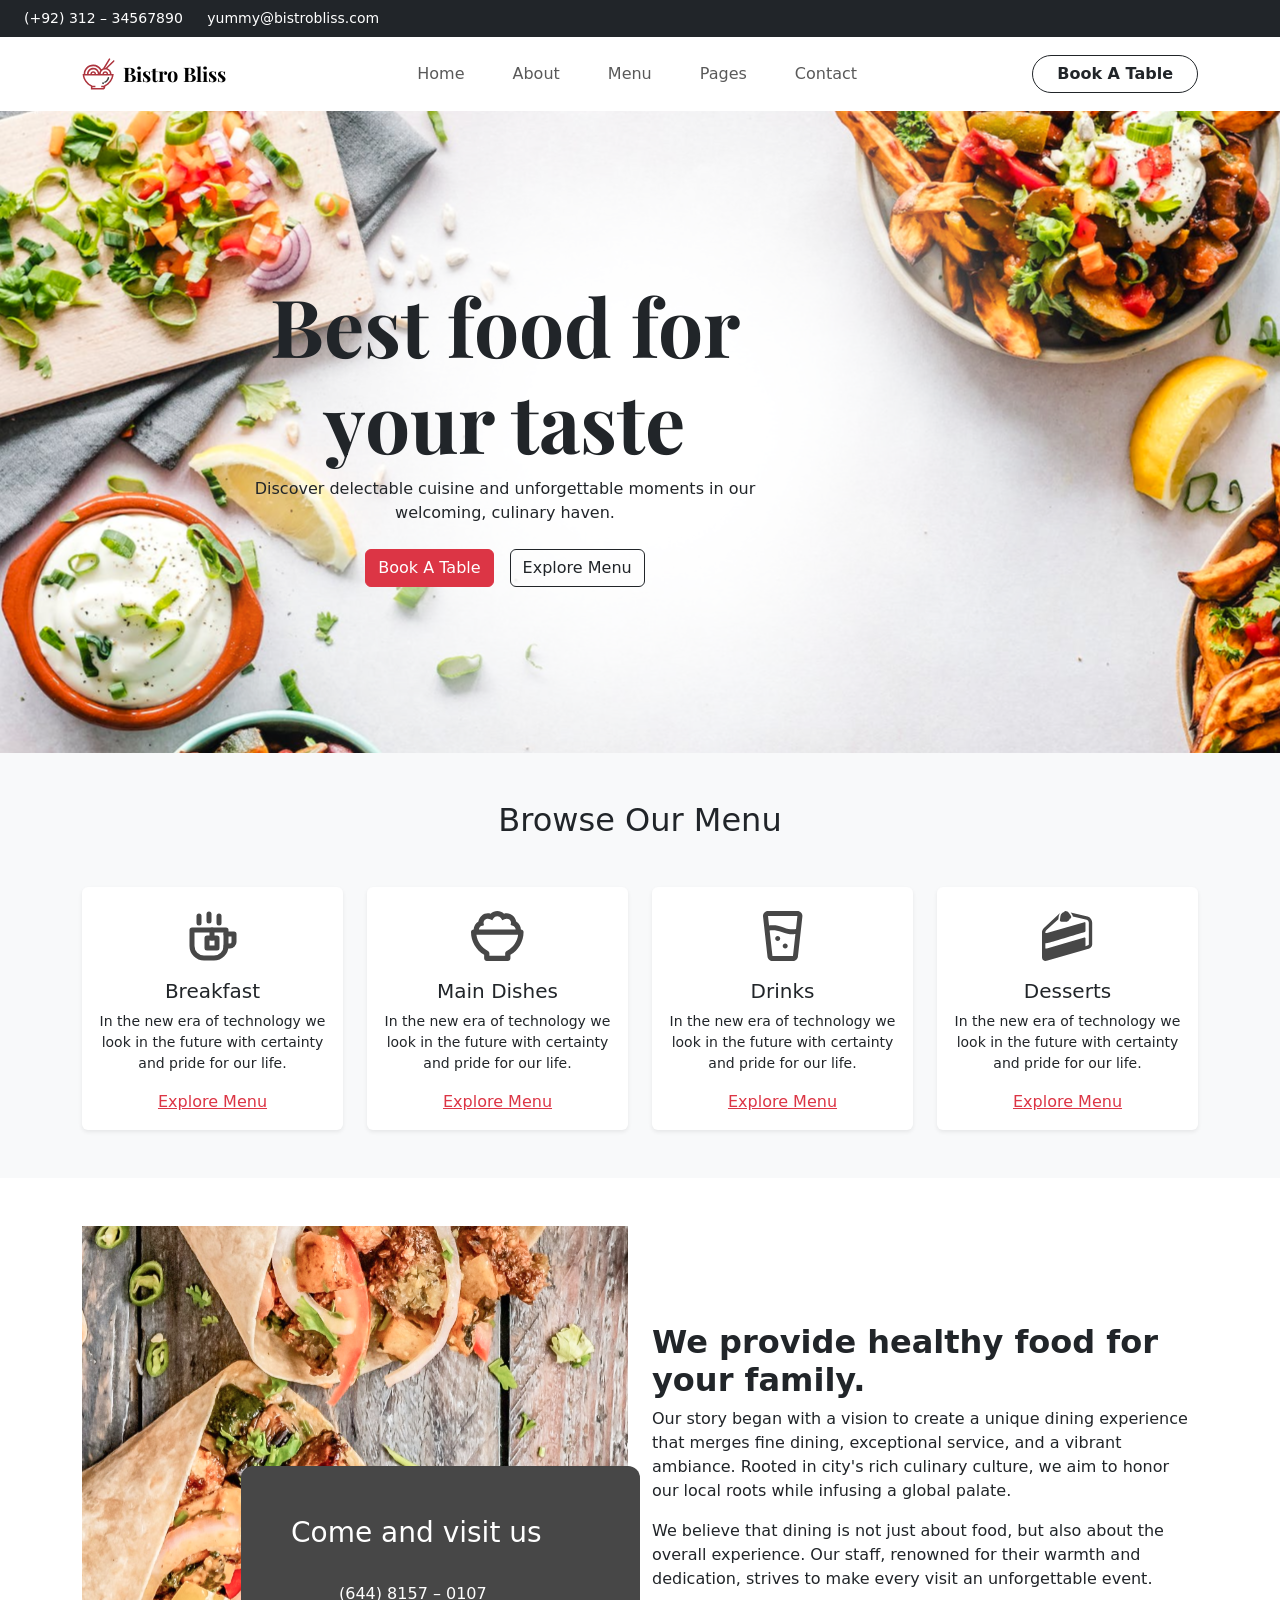
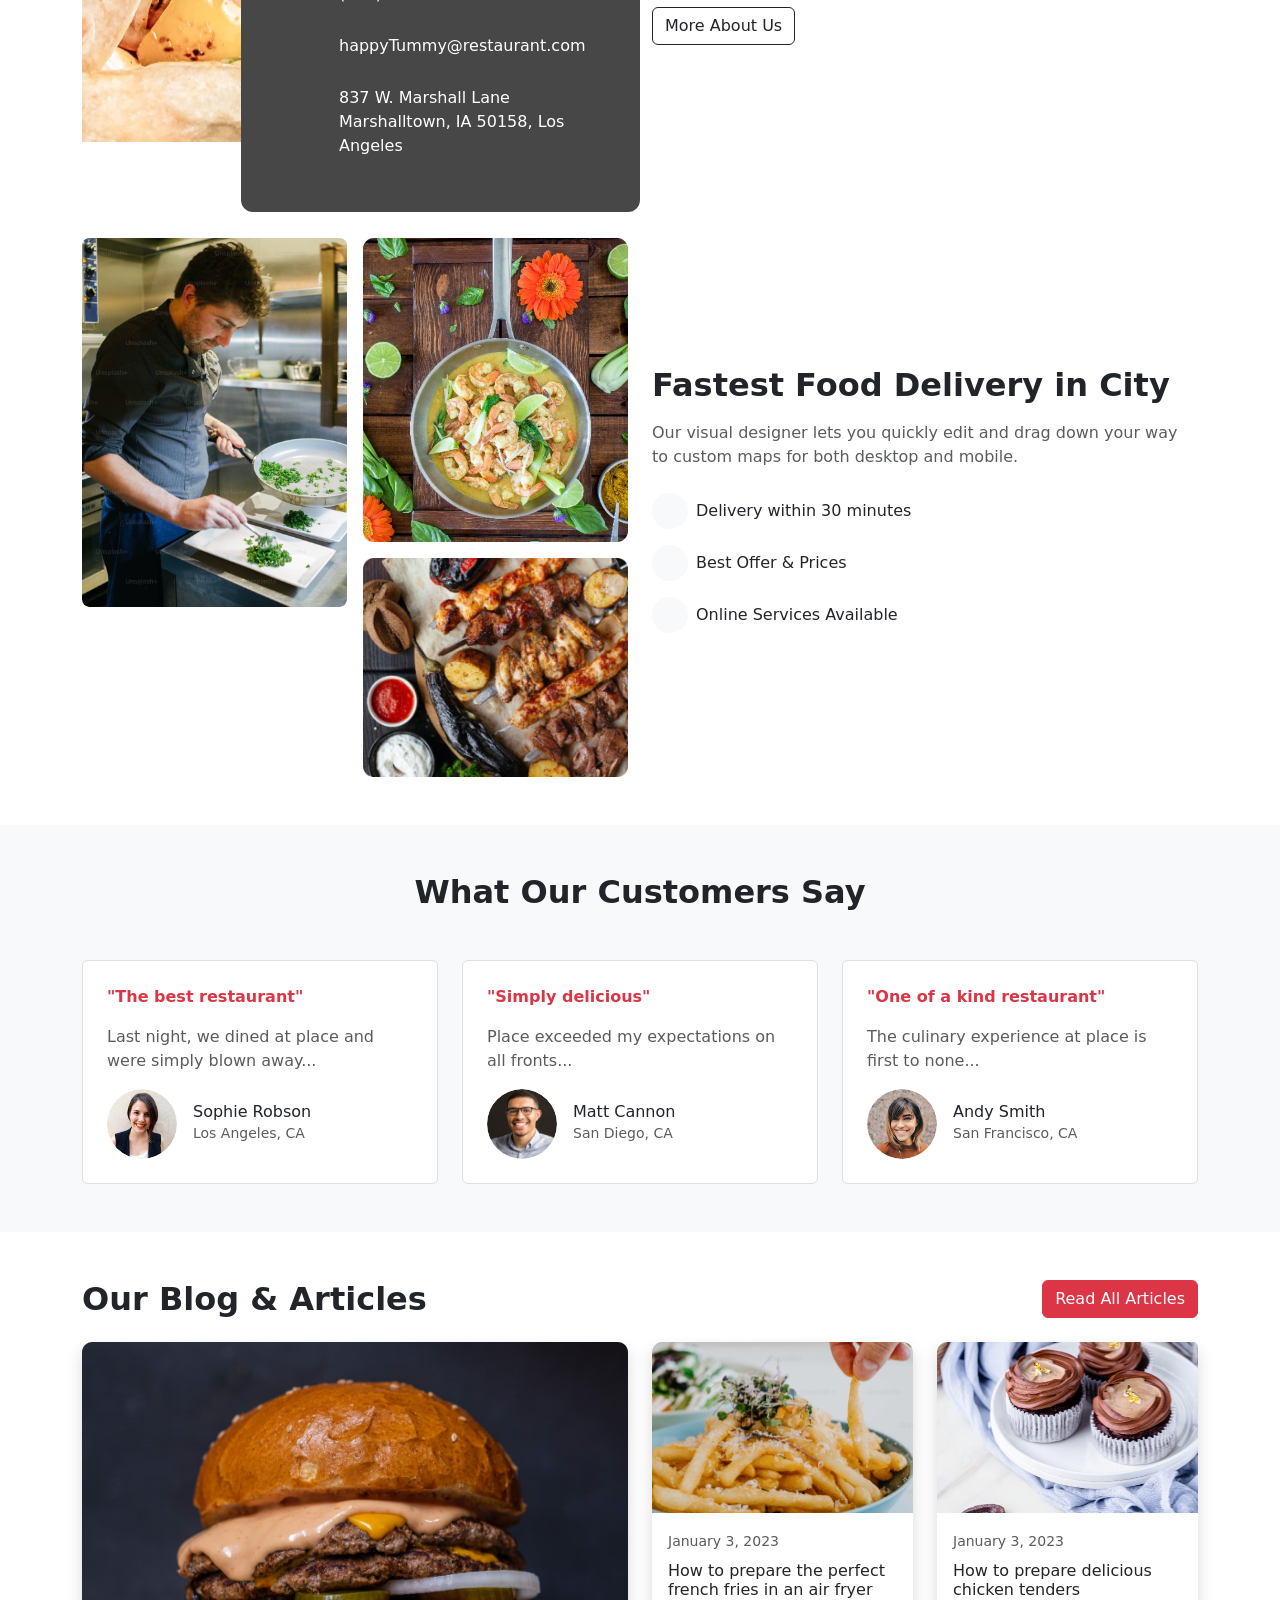
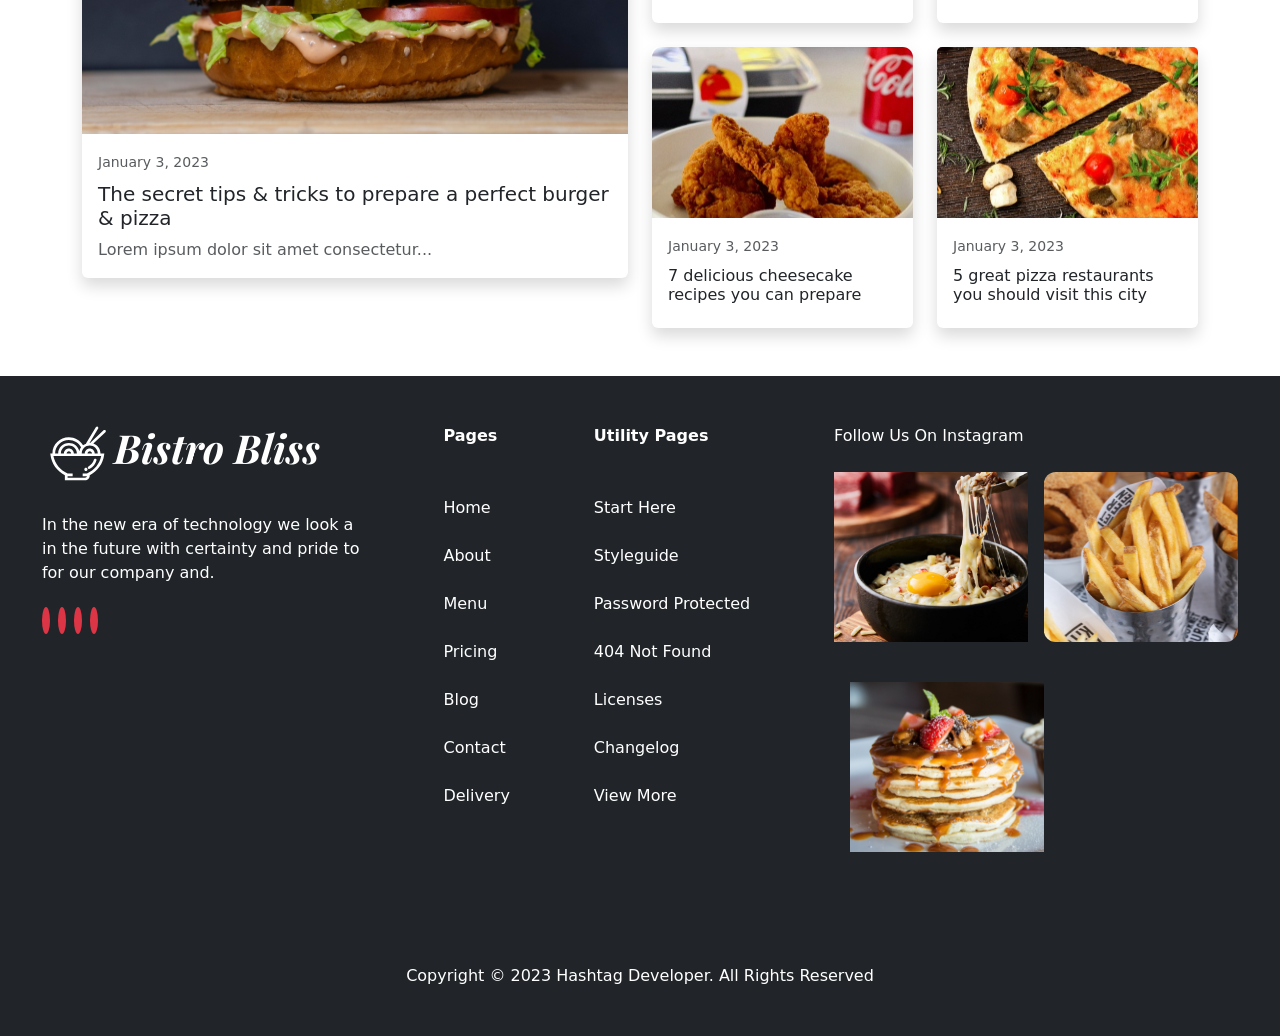
==== index.html @ 82ee558d "Project completed and upload on github.." ====
<!DOCTYPE html>
<html lang="en">
<head>
  <meta charset="UTF-8">
  <meta name="viewport" content="width=device-width, initial-scale=1.0">
  <title>Home Page</title>
  <link href="https://cdn.jsdelivr.net/npm/bootstrap@5.3.3/dist/css/bootstrap.min.css" rel="stylesheet">
  <script src="https://code.iconify.design/iconify-icon/3.0.0/iconify-icon.min.js"></script>
  <link rel="stylesheet" href="./index.css">
</head>
<body>

    <div class="bg-dark text-white py-2 px-4 d-flex flex-column flex-md-row justify-content-between align-items-center small">
        <div class="text-center text-md-start mb-2 mb-md-0">
          <span class="me-3">
            (+92) 312 – 34567890
          </span>
          <span>
            <iconify-icon icon="mdi:email-outline" class="me-1"></iconify-icon>
            yummy@bistrobliss.com
          </span>
        </div>
        <div class="social-icons">
          <a href="#" class="text-white me-2"><iconify-icon icon="mdi:twitter"></iconify-icon></a>
          <a href="#" class="text-white me-2"><iconify-icon icon="mdi:facebook"></iconify-icon></a>
          <a href="#" class="text-white me-2"><iconify-icon icon="mdi:instagram"></iconify-icon></a>
          <a href="#" class="text-white"><iconify-icon icon="mdi:github"></iconify-icon></a>
        </div>
      </div>

 <!-- Navbar -->
 <nav class="navbar navbar-expand-lg bg-white shadow-sm py-3">
  <div class="container d-flex align-items-center justify-content-between">
    <a class="navbar-brand fw-bold ff-Playfair-display d-flex align-items-center" href="./index.html">
      <img src="./assets/images/japanese-food.svg" alt="" class="me-2" style="height: 32px;">
      Bistro Bliss
    </a>
    <!-- Hamburger button -->
    <button class="navbar-toggler" type="button" data-bs-toggle="collapse" data-bs-target="#navbarNav" 
      aria-controls="navbarNav" aria-expanded="false" aria-label="Toggle navigation">
      <span class="navbar-toggler-icon"></span>
    </button>
    <div class="collapse navbar-collapse justify-content-between" id="navbarNav">
      <!--tabs -->
      <ul class="navbar-nav mx-auto gap-3">
        <li class="nav-item"><a class="nav-link px-3 rounded-pill" href="./index.html">Home</a></li>
        <li class="nav-item"><a class="nav-link px-3 rounded-pill" href="./about.html">About</a></li>
        <li class="nav-item"><a class="nav-link px-3 rounded-pill" href="./menu.html">Menu</a></li>
        <li class="nav-item"><a class="nav-link px-3 rounded-pill" href="./blog.html">Pages</a></li>
        <li class="nav-item"><a class="nav-link px-3 rounded-pill" href="./contact.html">Contact</a></li>
      </ul>
      <a href="./book.html" class="btn btn-outline-dark red-hover-btn rounded-pill px-4 fw-semibold mt-2 mt-lg-0">
        Book A Table
      </a>
    </div>
  </div>
</nav>

<!-- Hero Section -->
 <div class="position-relative">
    <div class="position-relative d-flex justify-content-center">
        <img class="img-fluid" src="./assets/images/bg.svg" alt="">
    </div>
<section class="hero-sec container d-flex py-5 position-absolute">
  <div class="row align-items-center justify-content-center">
    <div class="col-12 col-lg-8 text-center">
      <h1 class="fw-bold display-1 ff-Playfair-display">Best food for your taste</h1>
      <p class="mb-4">Discover delectable cuisine and unforgettable moments in our welcoming, culinary haven.</p>
      <div class="d-flex flex-column flex-sm-row justify-content-center gap-2">
        <a href="./book.html" class="btn btn-danger me-sm-2">Book A Table</a>
        <a href="./menu.html" class="btn btn-outline-dark">Explore Menu</a>
      </div>
    </div>
  </div>
</section>
</div>
<!-- Menu Section -->
<section class="bg-light py-5">
  <div class="container text-center">
    <h2 class="mb-5">Browse Our Menu</h2>
    <div class="row g-4">
      <div class="col-12 col-sm-6 col-md-3">
        <div class="card border-0 shadow-sm p-3 h-100">
          <div class="fs-1"><img src="./assets/images/tea 1.svg" alt=""></div>
          <h5 class="mt-3">Breakfast</h5>
          <p class="small">In the new era of technology we look in the future with certainty and pride for our life.</p>
          <a href="./menu.html" class="text-danger">Explore Menu</a>
        </div>
      </div>
      <div class="col-12 col-sm-6 col-md-3">
        <div class="card border-0 shadow-sm p-3 h-100">
          <div class="fs-1"><img src="./assets/images/Vector.svg" alt=""></div>
          <h5 class="mt-3">Main Dishes</h5>
          <p class="small">In the new era of technology we look in the future with certainty and pride for our life.</p>
          <a href="./menu.html" class="text-danger">Explore Menu</a>
        </div>
      </div>
      <div class="col-12 col-sm-6 col-md-3">
        <div class="card border-0 shadow-sm p-3 h-100">
          <div class="fs-1"><img src="./assets/images/Vector-2.svg" alt=""></div>
          <h5 class="mt-3">Drinks</h5>
          <p class="small">In the new era of technology we look in the future with certainty and pride for our life.</p>
          <a href="./menu.html" class="text-danger">Explore Menu</a>
        </div>
      </div>
      <div class="col-12 col-sm-6 col-md-3">
        <div class="card border-0 shadow-sm p-3 h-100">
          <div class="fs-1"><img src="./assets/images/Group.svg" alt=""></div>
          <h5 class="mt-3">Desserts</h5>
          <p class="small">In the new era of technology we look in the future with certainty and pride for our life.</p>
          <a href="./menu.html" class="text-danger">Explore Menu</a>
        </div>
      </div>
    </div>
  </div>
</section>

<!-- About Section -->
<section class="py-5">
  <div class="container">
    <div class="row align-items-center">
      <div class="col-12 col-lg-6 position-relative mb-4 mb-lg-0">
        <img src="./assets/images/image 111.svg" class="img-fluid" alt="">
        <div class="contact-box position-absolute">
            <div class="d-flex gap-4 flex-column">
          <h3>Come and visit us</h3>
          <div class="d-flex gap-4 flex-column">
            <div class="d-flex">
                <span class="px-4"><iconify-icon icon="bx:phone" width="24" height="24"></iconify-icon></span> 
                <p class="mb-1">(644) 8157 – 0107</p>
             </div>
            <div class="d-flex">
                <span  class="px-4"><iconify-icon icon="mdi-light:email" width="24" height="24"></iconify-icon></span>  
                <p class="mb-1"> happyTummy@restaurant.com</p>             
             </div>
            <div class="d-flex">
                <span  class="px-4"><iconify-icon icon="mynaui:location" width="24" height="24"></iconify-icon></span>  
                <p class="mb-1"> 837 W. Marshall Lane Marshalltown, IA 50158, Los Angeles</p>             
             </div>
        </div>         
        </div>
        </div>
      </div>
      <div class="col-12 col-lg-6">
        <h2 class="fw-bold">We provide healthy food for your family.</h2>
        <p>Our story began with a vision to create a unique dining experience that merges fine dining, exceptional service, and a vibrant ambiance. Rooted in city's rich culinary culture, we aim to honor our local roots while infusing a global palate.</p>
        <p>We believe that dining is not just about food, but also about the overall experience. Our staff, renowned for their warmth and dedication, strives to make every visit an unforgettable event.</p>
        <a href="#" class="btn btn-outline-dark">More About Us</a>
      </div>
    </div>
  </div>
</section>

<section class="delivery-section container py-5">
    <div class="row align-items-center">
      <!-- Image Grid -->
      <div class="col-12 col-lg-6 mb-4 mb-lg-0">
        <div class="row g-3">
          <div class="col-6">
            <img src="./assets/images/mid-shot-chef-holding-plate-with-pasta-making-ok-sign 1.svg" class="img-fluid rounded" alt="Chef cooking">
          </div>
          <div class="col-6">
            <img src="./assets/images/sour-curry-with-snakehead-fish-spicy-garden-hot-pot-thai-food 1.svg" class="img-fluid rounded mb-3" alt="Dish">
            <img src="./assets/images/sadj-iron-pot-with-various-salads 1.png" class="img-fluid rounded" alt="Grilled food">
          </div>
        </div>
      </div>
  
      <!-- Text + Icons -->
      <div class="col-12 col-lg-6">
        <h2 class="fw-bold mb-3">Fastest Food Delivery in City</h2>
        <p class="text-muted mb-4">
          Our visual designer lets you quickly edit and drag down your way to custom maps for both desktop and mobile.
        </p>
        <ul class="list-unstyled">
          <li class="mb-3 d-flex align-items-center">
            <span class="icon-circle me-2">
              <iconify-icon icon="mdi:clock-fast"></iconify-icon>
            </span>
            Delivery within 30 minutes
          </li>
          <li class="mb-3 d-flex align-items-center">
            <span class="icon-circle me-2">
              <iconify-icon icon="mdi:tag-multiple-outline"></iconify-icon>
            </span>
            Best Offer & Prices
          </li>
          <li class="d-flex align-items-center">
            <span class="icon-circle me-2">
              <iconify-icon icon="mdi:cloud-outline"></iconify-icon>
            </span>
            Online Services Available
          </li>
        </ul>
      </div>
    </div>
  </section>
  <!--  Customers section -->
<section class="testimonials-section py-5 bg-light">
    <div class="container">
      <h2 class="text-center mb-5 fw-bold">What Our Customers Say</h2>
      <div class="row g-4">
        <div class="col-12 col-md-6 col-lg-4">
          <div class="p-4 border rounded bg-white h-100">
            <p class="fw-bold text-danger">"The best restaurant"</p>
            <p class="text-muted">Last night, we dined at place and were simply blown away...</p>
            <div class="d-flex align-items-center mt-3">
              <img src="./assets/images/Ellipse 19.svg" class="rounded-circle me-3" alt="">
              <div>
                <h6 class="mb-0">Sophie Robson</h6>
                <small class="text-muted">Los Angeles, CA</small>
              </div>
            </div>
          </div>
        </div>
  
        <div class="col-12 col-md-6 col-lg-4">
          <div class="p-4 border rounded bg-white h-100">
            <p class="fw-bold text-danger">"Simply delicious"</p>
            <p class="text-muted">Place exceeded my expectations on all fronts...</p>
            <div class="d-flex align-items-center mt-3">
              <img src="./assets/images/Image.svg" class="rounded-circle me-3" alt="">
              <div>
                <h6 class="mb-0">Matt Cannon</h6>
                <small class="text-muted">San Diego, CA</small>
              </div>
            </div>
          </div>
        </div>
  
        <div class="col-12 col-md-6 col-lg-4">
          <div class="p-4 border rounded bg-white h-100">
            <p class="fw-bold text-danger">"One of a kind restaurant"</p>
            <p class="text-muted">The culinary experience at place is first to none...</p>
            <div class="d-flex align-items-center mt-3">
              <img src="./assets/images/Image-2.svg" class="rounded-circle me-3" alt="">
              <div>
                <h6 class="mb-0">Andy Smith</h6>
                <small class="text-muted">San Francisco, CA</small>
              </div>
            </div>
          </div>
        </div>
      </div>
    </div>
  </section>
  
  <!-- Our Blog & Articles section -->
  <section class="blog-section py-5">
    <div class="container">
      <div class="d-flex flex-column flex-md-row justify-content-between align-items-center mb-4">
        <h2 class="fw-bold mb-3 mb-md-0">Our Blog & Articles</h2>
        <a href="./blog.html" class="btn btn-danger">Read All Articles</a>
      </div>
      <div class="row g-4">
        <!-- Large Blog Card -->
        <div class="col-12 col-lg-6">
          <div class="card border-0 shadow">
            <img src="./assets/images/pexels-andra-918581 1.svg" class="card-img-top" alt="">
            <div class="card-body">
              <small class="text-muted">January 3, 2023</small>
              <h5 class="card-title mt-2">The secret tips & tricks to prepare a perfect burger & pizza</h5>
              <p class="card-text text-muted">Lorem ipsum dolor sit amet consectetur...</p>
            </div>
          </div>
        </div>
  
        <!-- Small Blog Cards -->
        <div class="col-12 col-lg-6">
            <div class="row g-4 align-items-stretch">
              <div class="col-6 col-md-6 d-flex">
              <div class="card border-0 shadow h-100">
                <img src="./assets/images/Mask group.svg" class="card-img-top" alt="">
                <div class="card-body">
                  <small class="text-muted">January 3, 2023</small>
                  <h6 class="mt-2">How to prepare the perfect french fries in an air fryer</h6>
                </div>
              </div>
            </div>
              <div class="col-6 col-md-6 d-flex">
              <div class="card border-0 shadow h-100">
                <img src="./assets/images/pexels-sebastian-coman-photography-3791088 1.svg" class="card-img-top" alt="">
                <div class="card-body">
                  <small class="text-muted">January 3, 2023</small>
                  <h6 class="mt-2">How to prepare delicious chicken tenders</h6>
                </div>
              </div>
            </div>
              <div class="col-6 col-md-6 d-flex">
              <div class="card border-0 shadow h-100">
                <img src="./assets/images/pexels-leonardo-luz-13998974 1.svg" class="card-img-top" alt="">
                <div class="card-body">
                  <small class="text-muted">January 3, 2023</small>
                  <h6 class="mt-2">7 delicious cheesecake recipes you can prepare</h6>
                </div>
              </div>
            </div>
              <div class="col-6 col-md-6 d-flex">
              <div class="card border-0 shadow h-100">
                <img src="./assets/images/pexels-katerina-holmes-5908226 1.svg" class="card-img-top" alt="">
                <div class="card-body">
                  <small class="text-muted">January 3, 2023</small>
                  <h6 class="mt-2">5 great pizza restaurants you should visit this city</h6>
                </div>
              </div>
            </div>
          </div>
        </div>
      </div>
    </div>
  </section>
<!-- footer  -->
    <section class="d-flex flex-column flex-lg-row justify-content-around py-5 bg-dark">
      <div class="d-flex flex-column gap-4 mb-4 mb-lg-0">
        <div class="text-white ff-Playfair-display fw-bold fst-italic h1 text-center text-lg-start"><span><img class="px-2" src="./assets/images/japanese-food-2.svg" alt=""></span>Bistro Bliss</div>
        <div class="text-white text-center text-lg-start">In the new era of technology we look a </br> in the future with certainty and pride to </br> for our company and.</div>
        <div class="text-center text-lg-start">
            <div class="social-icons bg-red">
                          <a href="#" class="text-white me-2 rounded-circle bg-danger p-1" ><iconify-icon icon="mdi:twitter"></iconify-icon></a>
          <a href="#" class="text-white rounded-circle me-2 bg-danger p-1"><iconify-icon icon="mdi:facebook"></iconify-icon></a>
          <a href="#" class="text-white rounded-circle me-2 bg-danger p-1"><iconify-icon icon="mdi:instagram"></iconify-icon></a>
          <a href="#" class="text-white rounded-circle bg-danger p-1"><iconify-icon icon="mdi:github"></iconify-icon></a>
              </div>
        </div>
    </div>
    <!-- pages  -->
    <div class="mb-4 mb-lg-0"> 
        <div class="text-white d-flex flex-column gap-5">
            <div class="fw-bold text-center text-lg-start">Pages</div> 
            <div>
            <ul class="list-unstyled d-flex flex-column gap-4 text-center text-lg-start">
              <li><a class="text-reset text-decoration-none" href="./index.html">Home</a></li>
              <li><a class="text-reset text-decoration-none" href="./about.html">About</a></li>
              <li><a class="text-reset text-decoration-none" href="./menu.html">Menu</a></li>
              <li><a class="text-reset text-decoration-none" href="./menu.html">Pricing</a></li>
              <li><a class="text-reset text-decoration-none" href="./blog.html">Blog</a></li>
              <li><a class="text-reset text-decoration-none" href="./contact.html">Contact</a></li>
              <li><a class="text-reset text-decoration-none" href="#">Delivery</a></li>
            </ul>
            </div>
        </div>
    </div>
    <!-- utility pages  -->
    <div class="mb-4 mb-lg-0"> 
        <div class="text-white d-flex flex-column gap-5">
            <div class="fw-bold text-center text-lg-start">Utility Pages</div> 
            <div>
            <ul class="list-unstyled d-flex flex-column gap-4 text-center text-lg-start">
                <li>Start Here</li>
                <li>Styleguide</li>
                <li>Password Protected</li>
                <li>404 Not Found</li>
                <li>Licenses</li>
                <li>Changelog</li>
                <li>View More</li>
            </ul>
            </div>
        </div>
    </div>
    <!-- instagram  -->
    <div class="d-flex gap-4 flex-column">
        <div class="text-white text-center text-lg-start">
            Follow Us On Instagram
        </div>
        <div class="d-flex gap-3 justify-content-center justify-content-lg-start">
            <img src="./assets/images/insta-1.svg" alt="" class="img-fluid">
            <img src="./assets/images/insta-2.svg" alt="" class="img-fluid">
        </div>
        <div class="d-flex gap-3 my-3 justify-content-center justify-content-lg-start">
        <img src="./assets/images/insta-3.svg" alt="" class="img-fluid">
        <img src="./assets/images/insta-4.svg" alt="" class="img-fluid">
    </div>
    </div>
   
  </section>
    <div class="text-white text-center bg-dark">
    <div class="py-5">Copyright © 2023 Hashtag Developer. All Rights Reserved</div>
</div>
<script src="https://cdn.jsdelivr.net/npm/bootstrap@5.3.3/dist/js/bootstrap.bundle.min.js"></script>
</body>
</html>
---- index.css ----
@import url('https://fonts.googleapis.com/css2?family=Krona+One&family=Playfair+Display:ital,wght@0,400..900;1,400..900&family=Raleway:ital,wght@0,100..900;1,100..900&display=swap');

/* Custom font family */
.ff-Playfair-display {
    font-family: 'Playfair Display', Arial;
}

/* Custom hero section positioning*/
.hero-sec{
    top: 50%;
    left: 50%;
    transform: translate(-50%, -50%);
}

/* Custom contact box styling*/
.contact-box {
    background-color: #474747;
    color: white;
    padding: 50px 50px;
    border-radius: 12px;
    bottom: -70px;
    left: 30%;
}

/* Custom icon circle styling*/
.icon-circle {
    display: inline-flex;
    align-items: center;
    justify-content: center;
    background-color: #f8f9fa;
    color: #d9534f;
    border-radius: 50%;
    width: 36px;
    height: 36px;
    font-size: 18px;
}

/* Custom card layouts*/
.info-card{
    height: 174px;
    width: 293px;
    border: 1 #DBDFD0 solid;
    background-color: #FFFFFF;
    padding: 40px;
}

.menu-con{
   height: auto;
   min-height: 428px;
   border: #DBDFD0 1.5px solid;
   border-radius: 12px;
   background-color: #FFFFFF;
   width: 100%;
}

.delivery-card{
  background-color: #FFFFFF;
  width: 220px;
  height: 90px;
  border: 1px #F9F9F7 solid;
  border-radius: 12px;
  margin: 10px;
}

.book-table-container{
  width: 812px;
  height: 504px;
  border: #FFFFFF solid 1px;
  background-color: #FFFFFF;
  border-radius: 16px;
}

.form-book{
  top: -20%;
  left: 20%;
}

/* Custom hover effect*/
.red-hover-btn:hover{
  background-color: #AD343E !important;
  border-color: #AD343E !important;
}

/* Responsive fixes*/
@media (max-width: 991.98px) {
  .hero-sec {
    position: static !important;
    transform: none;
    top: auto;
    left: auto;
    padding-top: 1.5rem !important;
  }
  .contact-box {
    position: static !important;
    left: 0;
    bottom: auto;
    width: 100%;
    margin-top: 1rem;
    padding: 32px;
  }
}
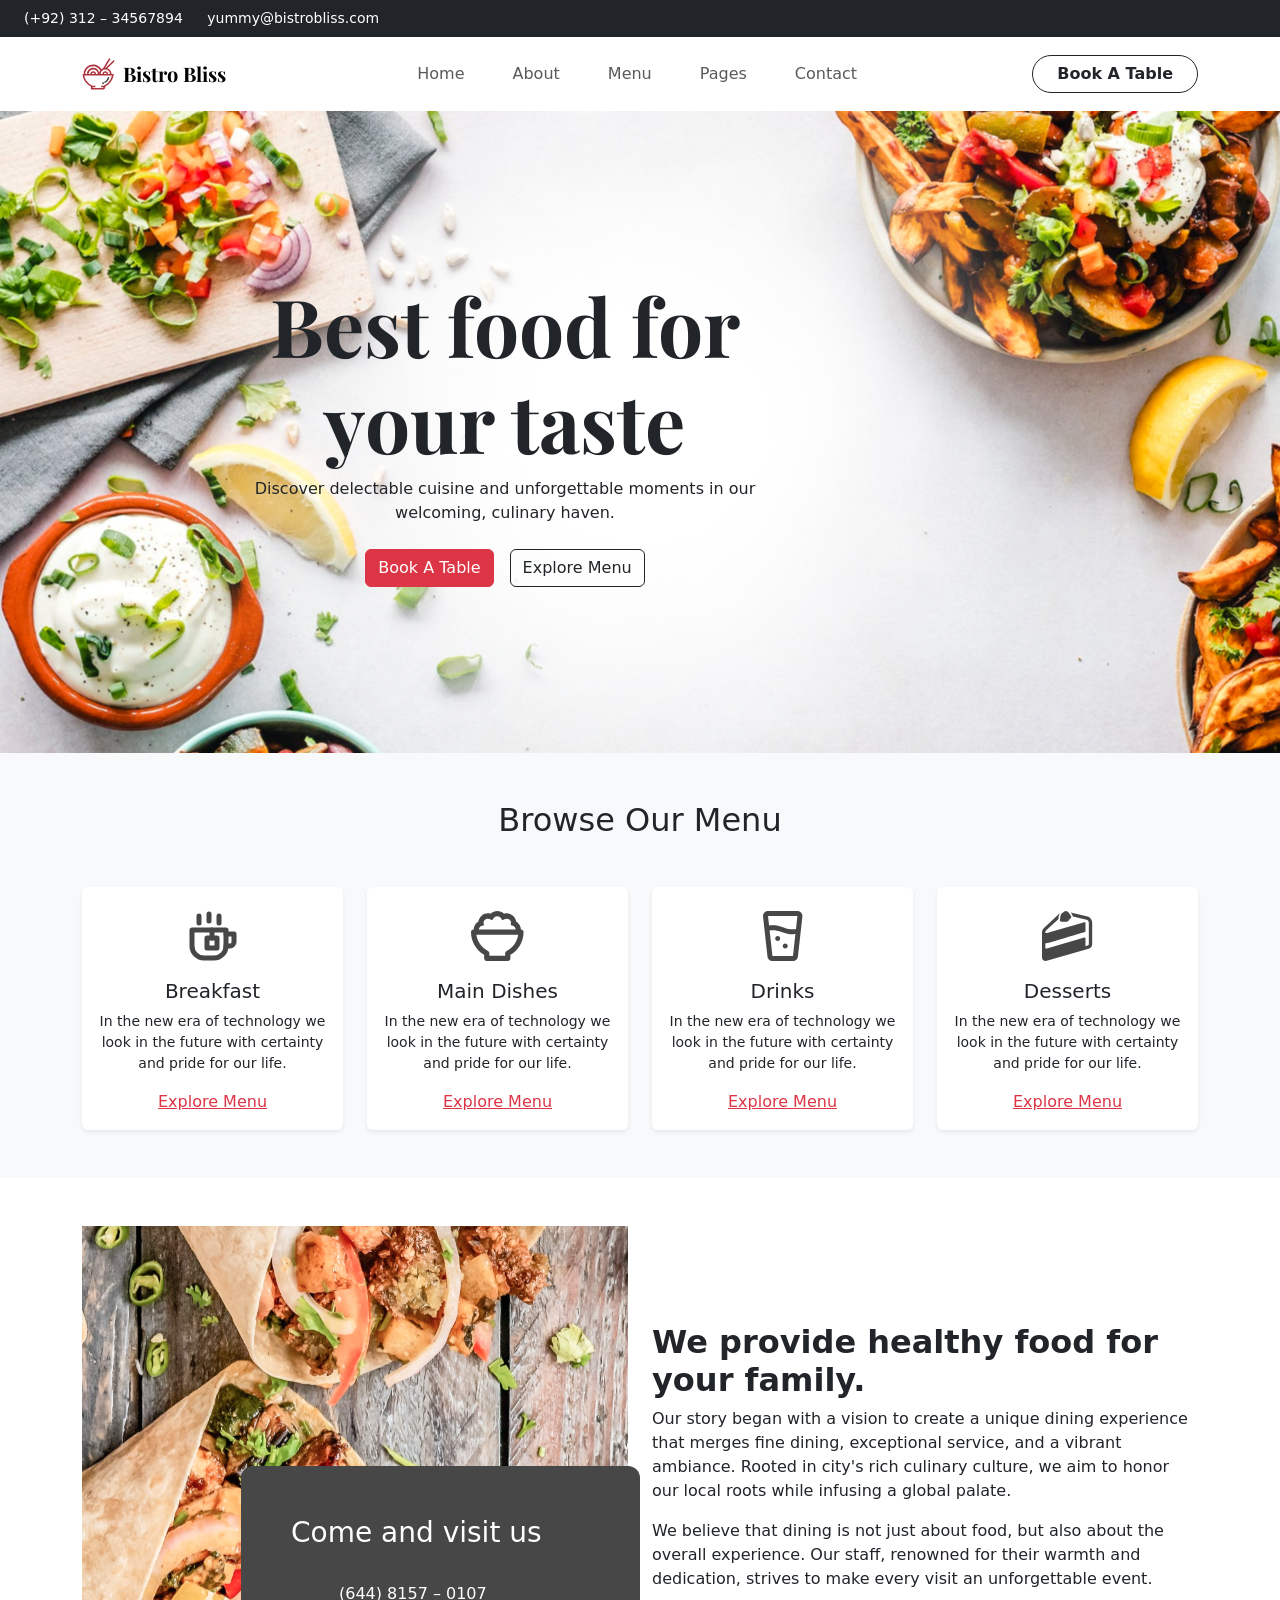
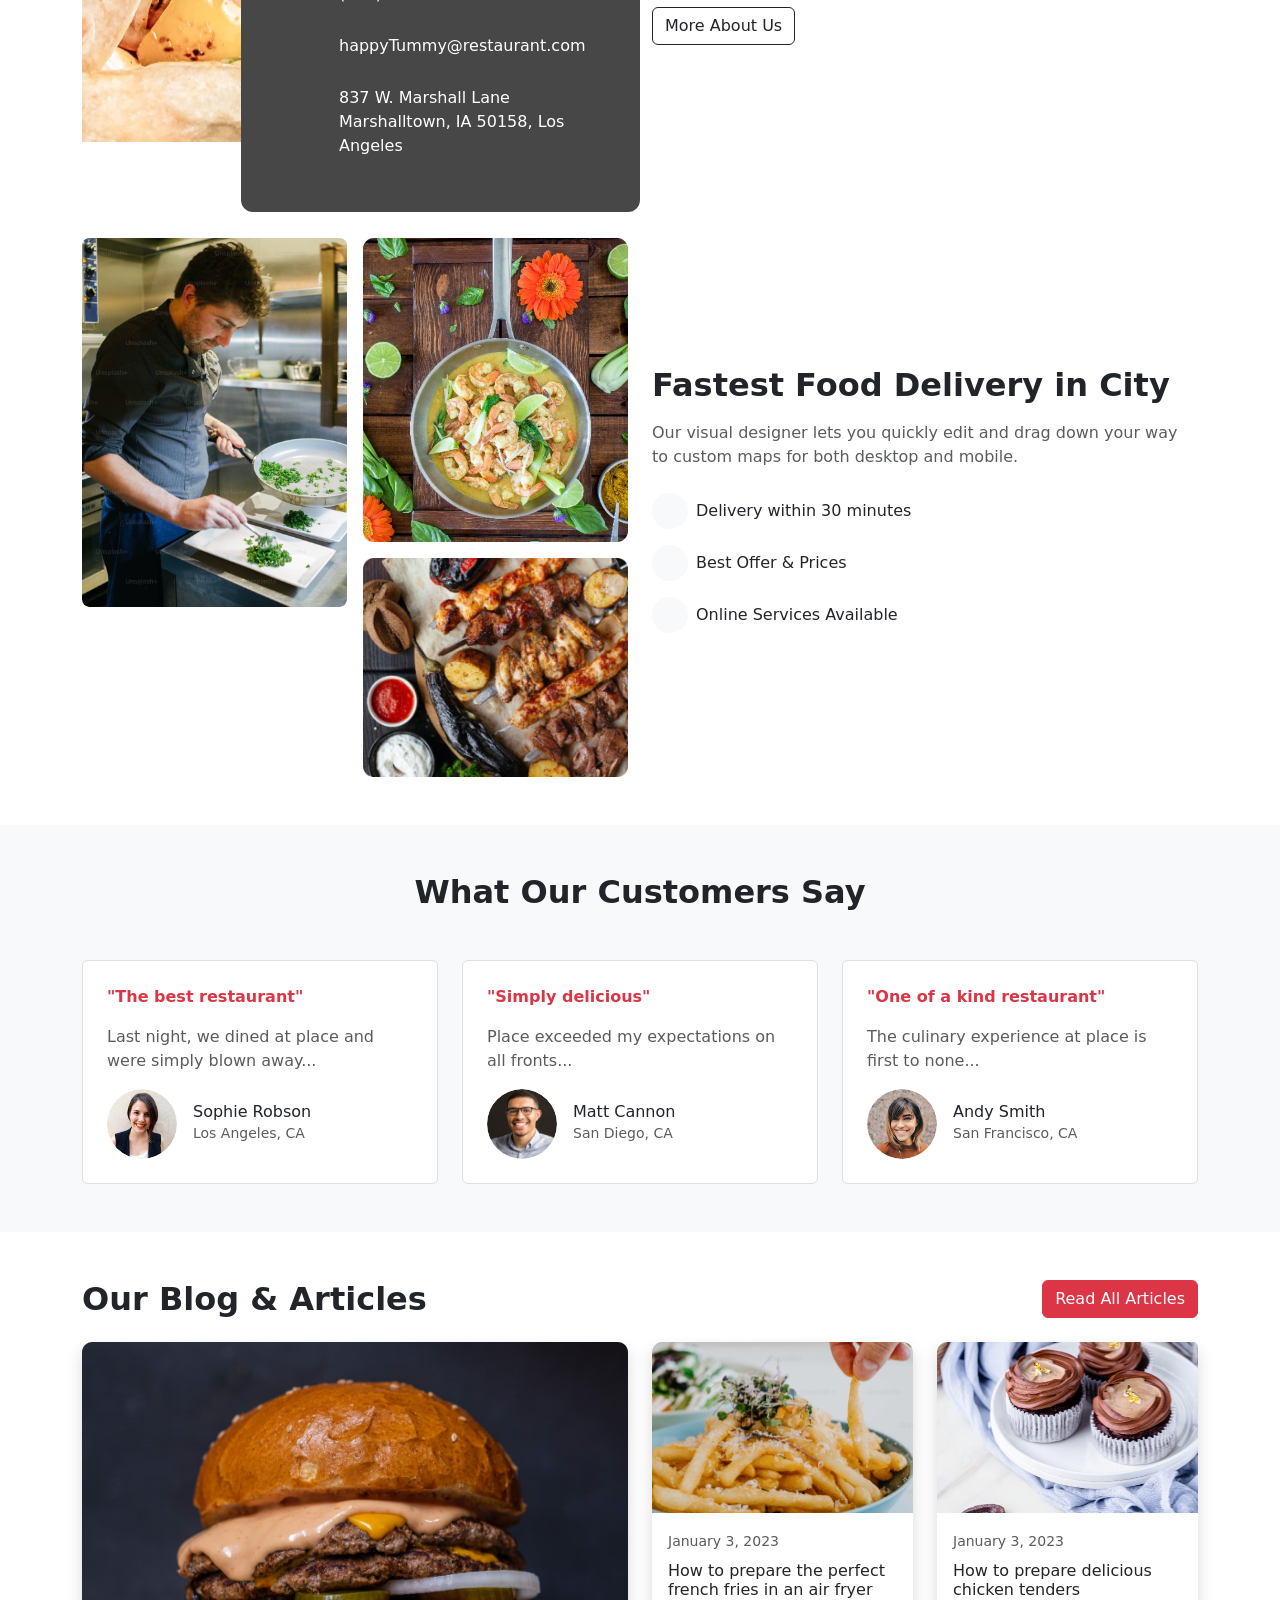
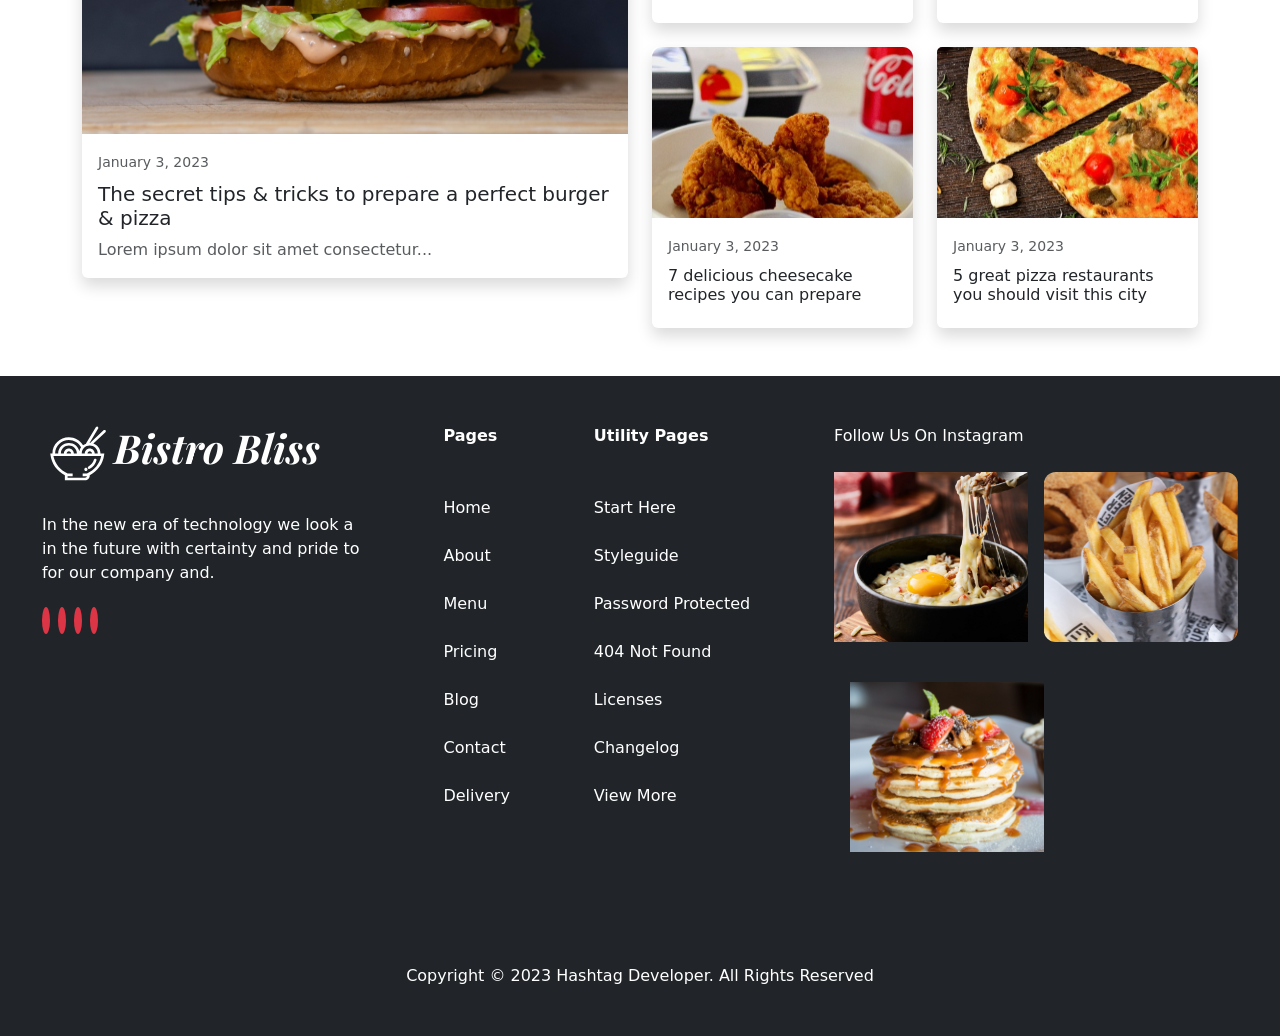
==== commit f996103b: "updated.." ====
--- a/index.html
+++ b/index.html
@@ -13,7 +13,7 @@
     <div class="bg-dark text-white py-2 px-4 d-flex flex-column flex-md-row justify-content-between align-items-center small">
         <div class="text-center text-md-start mb-2 mb-md-0">
           <span class="me-3">
-            (+92) 312 – 34567890
+            (+92) 312 – 34567894
           </span>
           <span>
             <iconify-icon icon="mdi:email-outline" class="me-1"></iconify-icon>
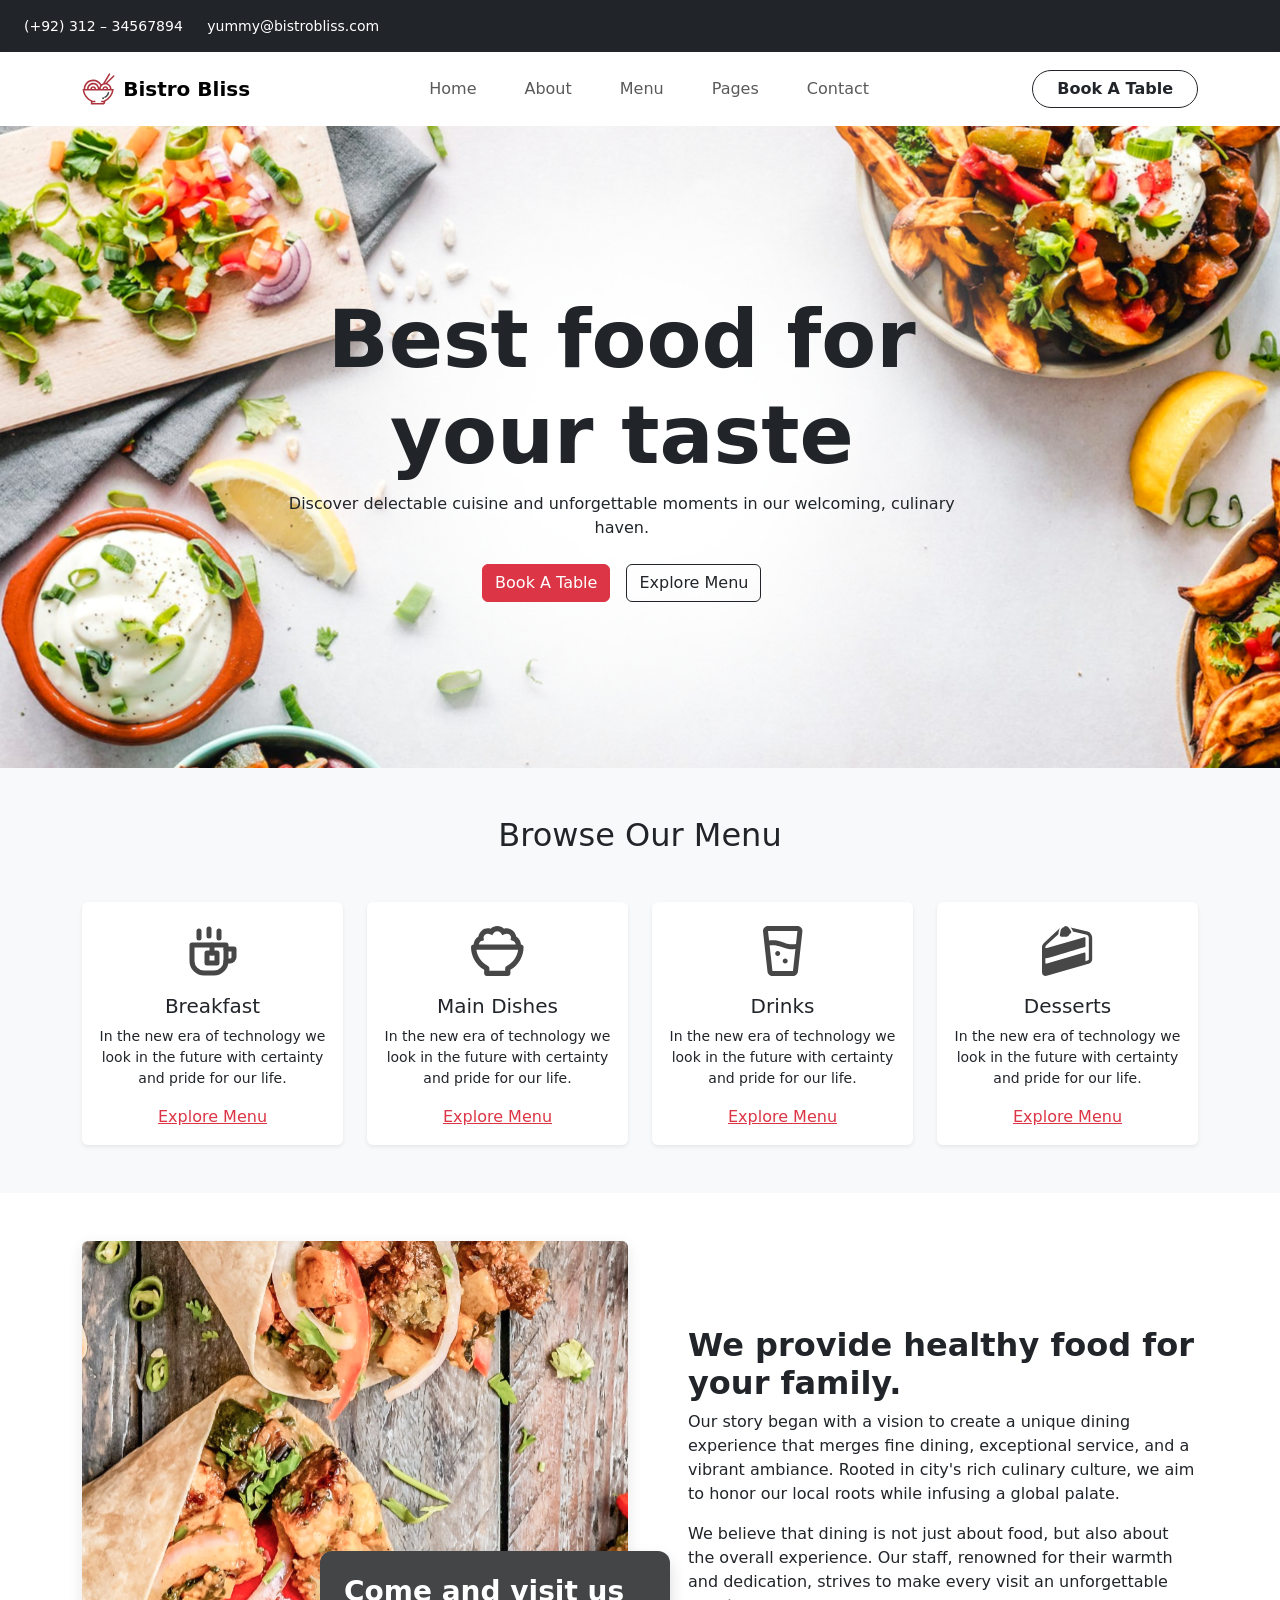
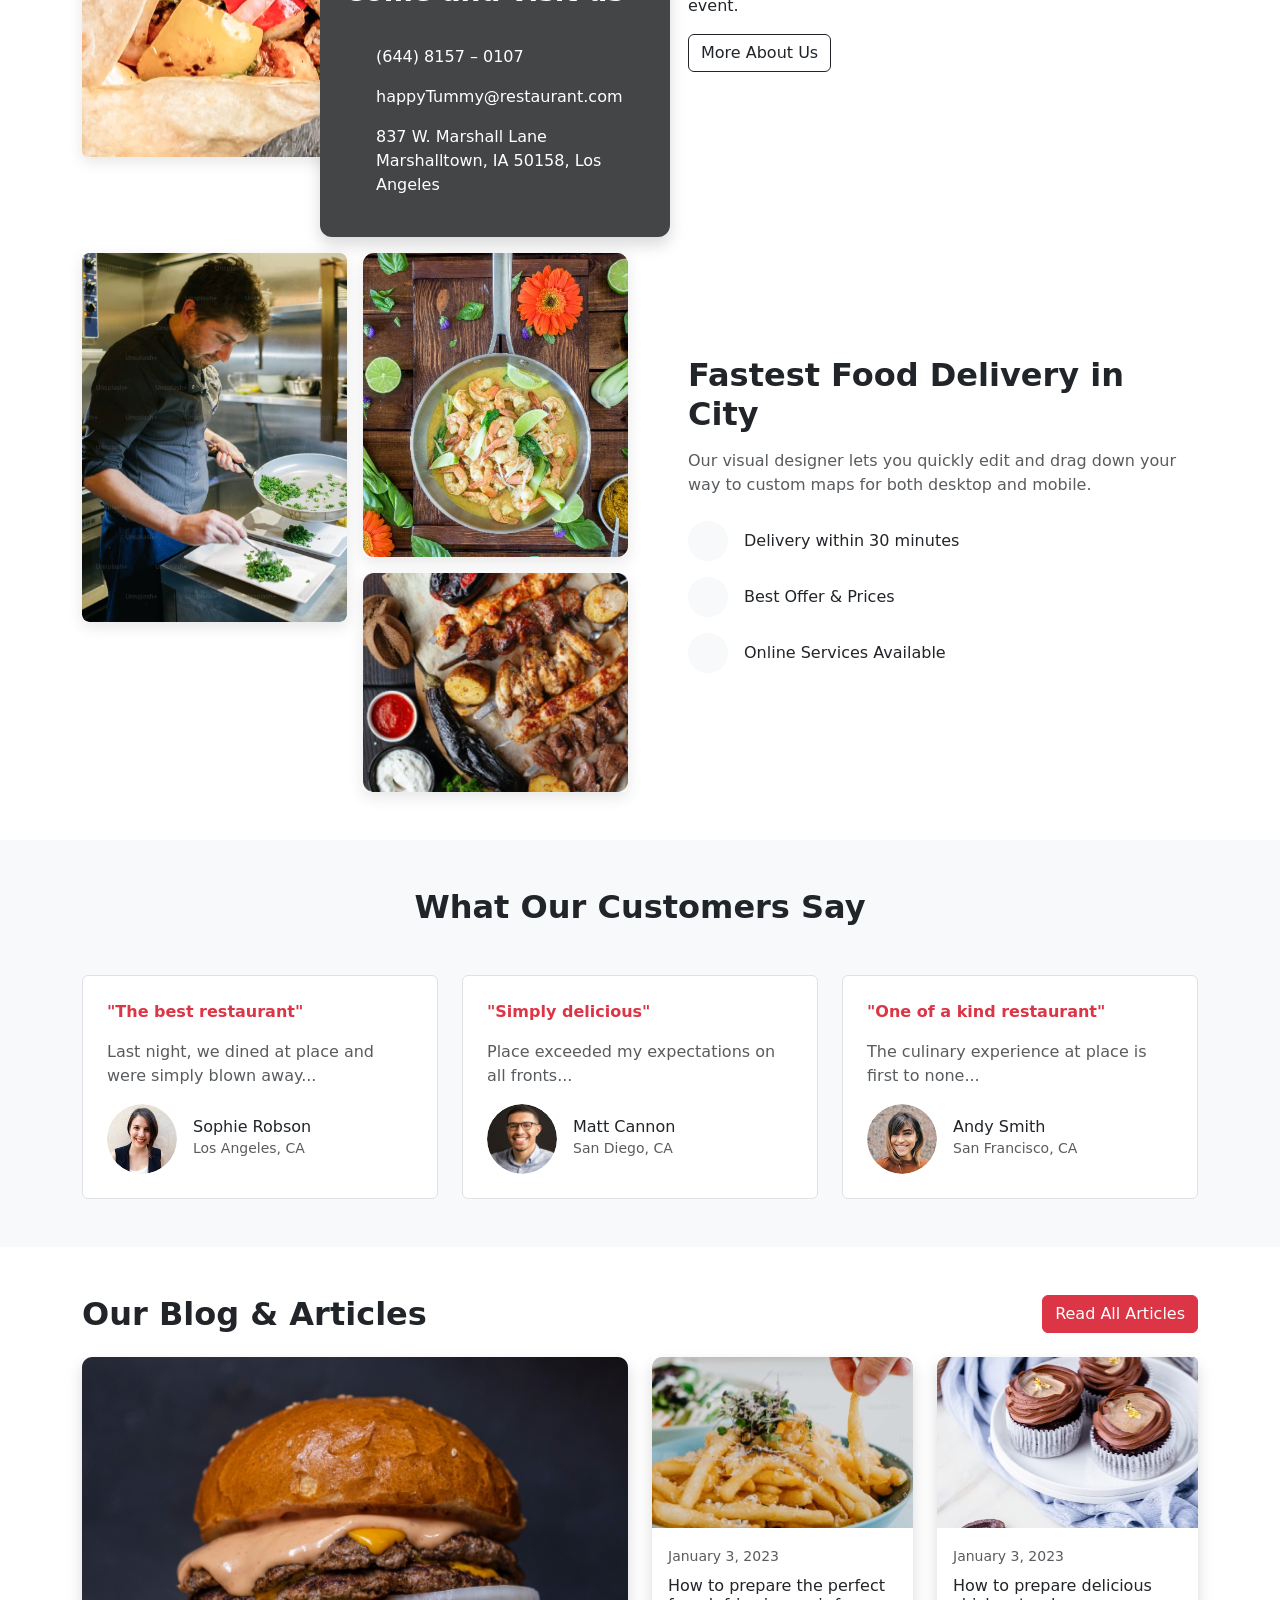
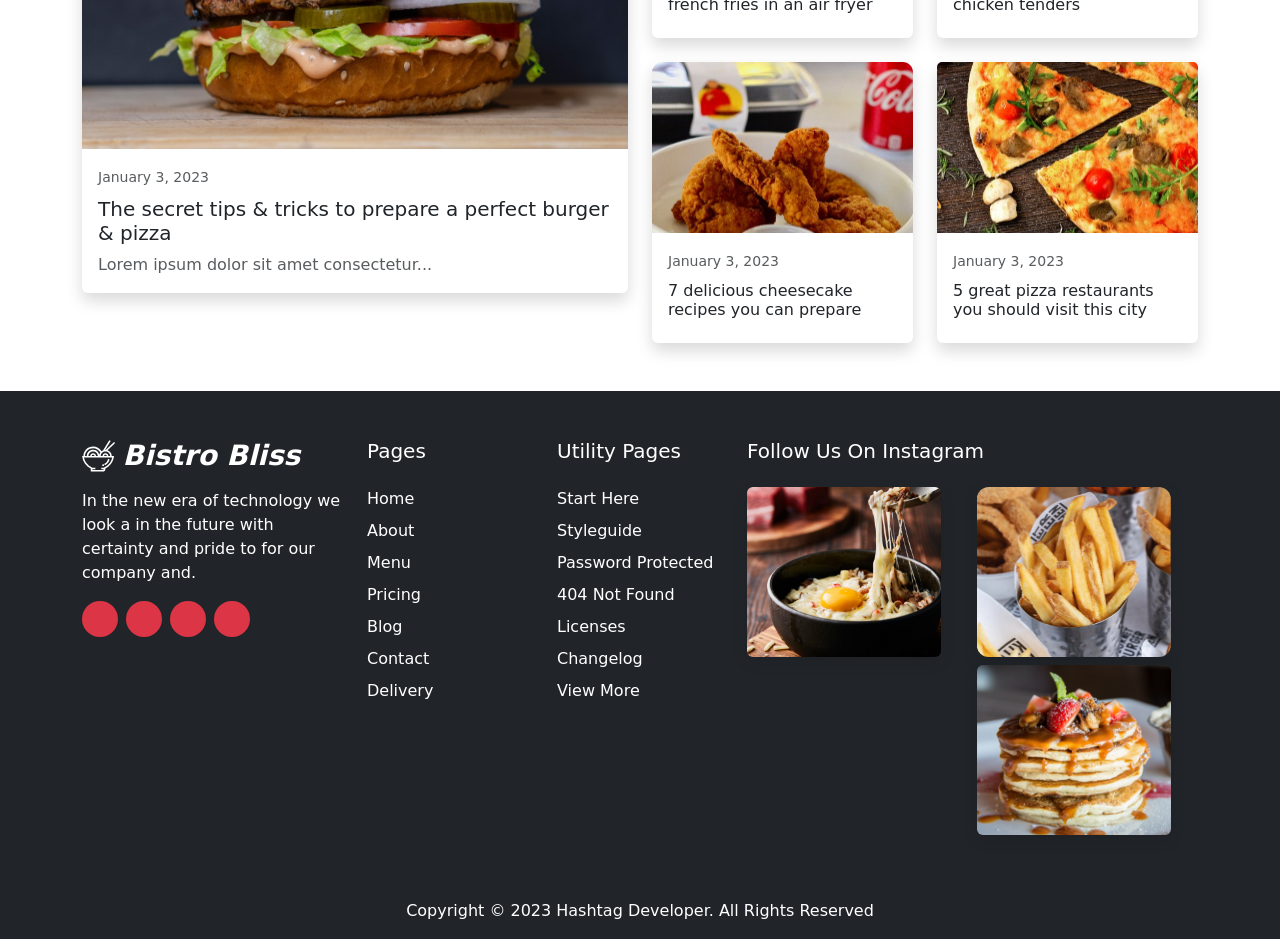
==== commit 7161d18e: "make the home page responsive.." ====
--- a/index.html
+++ b/index.html
@@ -1,381 +1,846 @@
 <!DOCTYPE html>
 <html lang="en">
-<head>
-  <meta charset="UTF-8">
-  <meta name="viewport" content="width=device-width, initial-scale=1.0">
-  <title>Home Page</title>
-  <link href="https://cdn.jsdelivr.net/npm/bootstrap@5.3.3/dist/css/bootstrap.min.css" rel="stylesheet">
-  <script src="https://code.iconify.design/iconify-icon/3.0.0/iconify-icon.min.js"></script>
-  <link rel="stylesheet" href="./index.css">
-</head>
-<body>
-
-    <div class="bg-dark text-white py-2 px-4 d-flex flex-column flex-md-row justify-content-between align-items-center small">
-        <div class="text-center text-md-start mb-2 mb-md-0">
-          <span class="me-3">
-            (+92) 312 – 34567894
-          </span>
-          <span>
-            <iconify-icon icon="mdi:email-outline" class="me-1"></iconify-icon>
-            yummy@bistrobliss.com
-          </span>
-        </div>
-        <div class="social-icons">
-          <a href="#" class="text-white me-2"><iconify-icon icon="mdi:twitter"></iconify-icon></a>
-          <a href="#" class="text-white me-2"><iconify-icon icon="mdi:facebook"></iconify-icon></a>
-          <a href="#" class="text-white me-2"><iconify-icon icon="mdi:instagram"></iconify-icon></a>
-          <a href="#" class="text-white"><iconify-icon icon="mdi:github"></iconify-icon></a>
-        </div>
-      </div>
-
- <!-- Navbar -->
- <nav class="navbar navbar-expand-lg bg-white shadow-sm py-3">
-  <div class="container d-flex align-items-center justify-content-between">
-    <a class="navbar-brand fw-bold ff-Playfair-display d-flex align-items-center" href="./index.html">
-      <img src="./assets/images/japanese-food.svg" alt="" class="me-2" style="height: 32px;">
-      Bistro Bliss
-    </a>
-    <!-- Hamburger button -->
-    <button class="navbar-toggler" type="button" data-bs-toggle="collapse" data-bs-target="#navbarNav" 
-      aria-controls="navbarNav" aria-expanded="false" aria-label="Toggle navigation">
-      <span class="navbar-toggler-icon"></span>
-    </button>
-    <div class="collapse navbar-collapse justify-content-between" id="navbarNav">
-      <!--tabs -->
-      <ul class="navbar-nav mx-auto gap-3">
-        <li class="nav-item"><a class="nav-link px-3 rounded-pill" href="./index.html">Home</a></li>
-        <li class="nav-item"><a class="nav-link px-3 rounded-pill" href="./about.html">About</a></li>
-        <li class="nav-item"><a class="nav-link px-3 rounded-pill" href="./menu.html">Menu</a></li>
-        <li class="nav-item"><a class="nav-link px-3 rounded-pill" href="./blog.html">Pages</a></li>
-        <li class="nav-item"><a class="nav-link px-3 rounded-pill" href="./contact.html">Contact</a></li>
-      </ul>
-      <a href="./book.html" class="btn btn-outline-dark red-hover-btn rounded-pill px-4 fw-semibold mt-2 mt-lg-0">
-        Book A Table
-      </a>
+  <head>
+    <meta charset="UTF-8" />
+    <meta name="viewport" content="width=device-width, initial-scale=1.0" />
+    <title>Home Page</title>
+    <link
+      href="https://cdn.jsdelivr.net/npm/bootstrap@5.3.3/dist/css/bootstrap.min.css"
+      rel="stylesheet"
+    />
+    <script src="https://code.iconify.design/iconify-icon/3.0.0/iconify-icon.min.js"></script>
+    <style>
+      /* Custom CSS for responsiveness */
+      body {
+        overflow-x: hidden;
+      }
+
+      /* Hero section adjustments */
+      .hero-container {
+        position: relative;
+        width: 100%;
+        overflow: hidden;
+      }
+
+      .hero-bg {
+        width: 100%;
+        height: auto;
+        min-height: 600px;
+        object-fit: cover;
+      }
+
+      .hero-sec {
+        top: 50%;
+        left: 50%;
+        transform: translate(-50%, -50%);
+        width: 100%;
+      }
+
+      /* Contact box in about section */
+      .contact-box {
+        background: #000;
+        color: white;
+        padding: 25px;
+        border-radius: 12px;
+        box-shadow: 0 10px 30px rgba(0, 0, 0, 0.15);
+        width: 350px;
+        position: absolute;
+        right: -30px;
+        bottom: -80px;
+        z-index: 10;
+      }
+      .contact-box h3 {
+        margin-bottom: 20px;
+        font-weight: 700;
+      }
+      .contact-item {
+        display: flex;
+        align-items: center;
+        margin-bottom: 18px;
+      }
+      .contact-icon {
+        margin-right: 15px;
+        color: #fff;
+        font-size: 1.2rem;
+      }
+      .img-container {
+        position: relative;
+        overflow: visible;
+      }
+      .img-fluid {
+        border-radius: 12px;
+        box-shadow: 0 5px 15px rgba(0, 0, 0, 0.1);
+      }
+      @media (max-width: 992px) {
+        .contact-box {
+          position: relative;
+          right: auto;
+          bottom: auto;
+          width: 100%;
+          margin-top: 30px;
+        }
+        .ps-lg-5 {
+          padding-left: 0 !important;
+        }
+      }
+      /* Icon circles */
+      .icon-circle {
+        display: inline-flex;
+        align-items: center;
+        justify-content: center;
+        width: 40px;
+        height: 40px;
+        background-color: #f8f9fa;
+        border-radius: 50%;
+      }
+
+      /* Footer responsiveness */
+      .footer-container {
+        display: flex;
+        flex-wrap: wrap;
+        justify-content: space-between;
+        padding: 40px 0;
+      }
+
+      .footer-section {
+        flex: 1 1 200px;
+        margin-bottom: 30px;
+        min-width: 200px;
+        padding: 0 15px;
+      }
+
+      /* Social icons */
+      .social-icons a {
+        display: inline-flex;
+        align-items: center;
+        justify-content: center;
+        width: 36px;
+        height: 36px;
+        border-radius: 50%;
+        transition: all 0.3s ease;
+      }
+
+      /* Responsive adjustments */
+      @media (max-width: 768px) {
+        .hero-bg {
+          min-height: 500px;
+        }
+
+        .hero-sec h1 {
+          font-size: 2.5rem !important;
+        }
+
+        .contact-box {
+          position: relative !important;
+          margin: 20px auto;
+          max-width: 100%;
+        }
+
+        .footer-section {
+          flex: 1 1 100%;
+          text-align: center;
+        }
+
+        .footer-social {
+          justify-content: center !important;
+        }
+
+        .footer-links {
+          text-align: center;
+        }
+      }
+
+      @media (max-width: 576px) {
+        .hero-sec h1 {
+          font-size: 2rem !important;
+        }
+
+        .top-bar .d-flex {
+          flex-direction: column;
+          gap: 10px;
+        }
+
+        .footer-container {
+          flex-direction: column;
+          text-align: center;
+        }
+      }
+
+      /* Custom button hover effect */
+      .red-hover-btn:hover {
+        background-color: #dc3545;
+        color: white;
+        border-color: #dc3545;
+      }
+    </style>
+  </head>
+  <body>
+    <div
+      class="bg-dark text-white py-2 px-4 d-flex flex-column flex-md-row justify-content-between align-items-center small top-bar"
+    >
+      <div class="text-center text-md-start mb-2 mb-md-0">
+        <span class="me-3"> (+92) 312 – 34567894 </span>
+        <span>
+          <iconify-icon icon="mdi:email-outline" class="me-1"></iconify-icon>
+          yummy@bistrobliss.com
+        </span>
+      </div>
+      <div class="social-icons">
+        <a href="#" class="text-white me-2"
+          ><iconify-icon icon="mdi:twitter"></iconify-icon
+        ></a>
+        <a href="#" class="text-white me-2"
+          ><iconify-icon icon="mdi:facebook"></iconify-icon
+        ></a>
+        <a href="#" class="text-white me-2"
+          ><iconify-icon icon="mdi:instagram"></iconify-icon
+        ></a>
+        <a href="#" class="text-white"
+          ><iconify-icon icon="mdi:github"></iconify-icon
+        ></a>
+      </div>
     </div>
-  </div>
-</nav>
-
-<!-- Hero Section -->
- <div class="position-relative">
-    <div class="position-relative d-flex justify-content-center">
-        <img class="img-fluid" src="./assets/images/bg.svg" alt="">
+
+    <!-- Navbar -->
+    <nav class="navbar navbar-expand-lg bg-white shadow-sm py-3">
+      <div class="container d-flex align-items-center justify-content-between">
+        <a
+          class="navbar-brand fw-bold d-flex align-items-center"
+          href="./index.html"
+        >
+          <img
+            src="./assets/images/japanese-food.svg"
+            alt=""
+            class="me-2"
+            style="height: 32px"
+          />
+          Bistro Bliss
+        </a>
+        <!-- Hamburger button -->
+        <button
+          class="navbar-toggler"
+          type="button"
+          data-bs-toggle="collapse"
+          data-bs-target="#navbarNav"
+          aria-controls="navbarNav"
+          aria-expanded="false"
+          aria-label="Toggle navigation"
+        >
+          <span class="navbar-toggler-icon"></span>
+        </button>
+        <div
+          class="collapse navbar-collapse justify-content-between"
+          id="navbarNav"
+        >
+          <!--tabs -->
+          <ul class="navbar-nav mx-auto gap-3 my-3 my-lg-0">
+            <li class="nav-item">
+              <a class="nav-link px-3 rounded-pill" href="./index.html">Home</a>
+            </li>
+            <li class="nav-item">
+              <a class="nav-link px-3 rounded-pill" href="./about.html"
+                >About</a
+              >
+            </li>
+            <li class="nav-item">
+              <a class="nav-link px-3 rounded-pill" href="./menu.html">Menu</a>
+            </li>
+            <li class="nav-item">
+              <a class="nav-link px-3 rounded-pill" href="./blog.html">Pages</a>
+            </li>
+            <li class="nav-item">
+              <a class="nav-link px-3 rounded-pill" href="./contact.html"
+                >Contact</a
+              >
+            </li>
+          </ul>
+          <a
+            href="./book.html"
+            class="btn btn-outline-dark red-hover-btn rounded-pill px-4 fw-semibold mt-2 mt-lg-0"
+          >
+            Book A Table
+          </a>
+        </div>
+      </div>
+    </nav>
+
+    <!-- Hero Section -->
+    <div class="hero-container">
+      <div class="position-relative d-flex justify-content-center">
+        <img class="hero-bg" src="./assets/images/bg.svg" alt="" />
+      </div>
+      <section class="hero-sec container d-flex py-5 position-absolute">
+        <div class="row align-items-center justify-content-center">
+          <div class="col-12 col-lg-8 text-center">
+            <h1 class="fw-bold display-1">Best food for your taste</h1>
+            <p class="mb-4">
+              Discover delectable cuisine and unforgettable moments in our
+              welcoming, culinary haven.
+            </p>
+            <div
+              class="d-flex flex-column flex-sm-row justify-content-center gap-2"
+            >
+              <a href="./book.html" class="btn btn-danger me-sm-2"
+                >Book A Table</a
+              >
+              <a href="./menu.html" class="btn btn-outline-dark"
+                >Explore Menu</a
+              >
+            </div>
+          </div>
+        </div>
+      </section>
     </div>
-<section class="hero-sec container d-flex py-5 position-absolute">
-  <div class="row align-items-center justify-content-center">
-    <div class="col-12 col-lg-8 text-center">
-      <h1 class="fw-bold display-1 ff-Playfair-display">Best food for your taste</h1>
-      <p class="mb-4">Discover delectable cuisine and unforgettable moments in our welcoming, culinary haven.</p>
-      <div class="d-flex flex-column flex-sm-row justify-content-center gap-2">
-        <a href="./book.html" class="btn btn-danger me-sm-2">Book A Table</a>
-        <a href="./menu.html" class="btn btn-outline-dark">Explore Menu</a>
-      </div>
-    </div>
-  </div>
-</section>
-</div>
-<!-- Menu Section -->
-<section class="bg-light py-5">
-  <div class="container text-center">
-    <h2 class="mb-5">Browse Our Menu</h2>
-    <div class="row g-4">
-      <div class="col-12 col-sm-6 col-md-3">
-        <div class="card border-0 shadow-sm p-3 h-100">
-          <div class="fs-1"><img src="./assets/images/tea 1.svg" alt=""></div>
-          <h5 class="mt-3">Breakfast</h5>
-          <p class="small">In the new era of technology we look in the future with certainty and pride for our life.</p>
-          <a href="./menu.html" class="text-danger">Explore Menu</a>
-        </div>
-      </div>
-      <div class="col-12 col-sm-6 col-md-3">
-        <div class="card border-0 shadow-sm p-3 h-100">
-          <div class="fs-1"><img src="./assets/images/Vector.svg" alt=""></div>
-          <h5 class="mt-3">Main Dishes</h5>
-          <p class="small">In the new era of technology we look in the future with certainty and pride for our life.</p>
-          <a href="./menu.html" class="text-danger">Explore Menu</a>
-        </div>
-      </div>
-      <div class="col-12 col-sm-6 col-md-3">
-        <div class="card border-0 shadow-sm p-3 h-100">
-          <div class="fs-1"><img src="./assets/images/Vector-2.svg" alt=""></div>
-          <h5 class="mt-3">Drinks</h5>
-          <p class="small">In the new era of technology we look in the future with certainty and pride for our life.</p>
-          <a href="./menu.html" class="text-danger">Explore Menu</a>
-        </div>
-      </div>
-      <div class="col-12 col-sm-6 col-md-3">
-        <div class="card border-0 shadow-sm p-3 h-100">
-          <div class="fs-1"><img src="./assets/images/Group.svg" alt=""></div>
-          <h5 class="mt-3">Desserts</h5>
-          <p class="small">In the new era of technology we look in the future with certainty and pride for our life.</p>
-          <a href="./menu.html" class="text-danger">Explore Menu</a>
-        </div>
-      </div>
-    </div>
-  </div>
-</section>
-
-<!-- About Section -->
-<section class="py-5">
-  <div class="container">
-    <div class="row align-items-center">
-      <div class="col-12 col-lg-6 position-relative mb-4 mb-lg-0">
-        <img src="./assets/images/image 111.svg" class="img-fluid" alt="">
-        <div class="contact-box position-absolute">
-            <div class="d-flex gap-4 flex-column">
-          <h3>Come and visit us</h3>
-          <div class="d-flex gap-4 flex-column">
-            <div class="d-flex">
-                <span class="px-4"><iconify-icon icon="bx:phone" width="24" height="24"></iconify-icon></span> 
-                <p class="mb-1">(644) 8157 – 0107</p>
-             </div>
-            <div class="d-flex">
-                <span  class="px-4"><iconify-icon icon="mdi-light:email" width="24" height="24"></iconify-icon></span>  
-                <p class="mb-1"> happyTummy@restaurant.com</p>             
-             </div>
-            <div class="d-flex">
-                <span  class="px-4"><iconify-icon icon="mynaui:location" width="24" height="24"></iconify-icon></span>  
-                <p class="mb-1"> 837 W. Marshall Lane Marshalltown, IA 50158, Los Angeles</p>             
-             </div>
-        </div>         
-        </div>
-        </div>
-      </div>
-      <div class="col-12 col-lg-6">
-        <h2 class="fw-bold">We provide healthy food for your family.</h2>
-        <p>Our story began with a vision to create a unique dining experience that merges fine dining, exceptional service, and a vibrant ambiance. Rooted in city's rich culinary culture, we aim to honor our local roots while infusing a global palate.</p>
-        <p>We believe that dining is not just about food, but also about the overall experience. Our staff, renowned for their warmth and dedication, strives to make every visit an unforgettable event.</p>
-        <a href="#" class="btn btn-outline-dark">More About Us</a>
-      </div>
-    </div>
-  </div>
-</section>
-
-<section class="delivery-section container py-5">
-    <div class="row align-items-center">
-      <!-- Image Grid -->
-      <div class="col-12 col-lg-6 mb-4 mb-lg-0">
-        <div class="row g-3">
-          <div class="col-6">
-            <img src="./assets/images/mid-shot-chef-holding-plate-with-pasta-making-ok-sign 1.svg" class="img-fluid rounded" alt="Chef cooking">
-          </div>
-          <div class="col-6">
-            <img src="./assets/images/sour-curry-with-snakehead-fish-spicy-garden-hot-pot-thai-food 1.svg" class="img-fluid rounded mb-3" alt="Dish">
-            <img src="./assets/images/sadj-iron-pot-with-various-salads 1.png" class="img-fluid rounded" alt="Grilled food">
-          </div>
-        </div>
-      </div>
-  
-      <!-- Text + Icons -->
-      <div class="col-12 col-lg-6">
-        <h2 class="fw-bold mb-3">Fastest Food Delivery in City</h2>
-        <p class="text-muted mb-4">
-          Our visual designer lets you quickly edit and drag down your way to custom maps for both desktop and mobile.
-        </p>
-        <ul class="list-unstyled">
-          <li class="mb-3 d-flex align-items-center">
-            <span class="icon-circle me-2">
-              <iconify-icon icon="mdi:clock-fast"></iconify-icon>
-            </span>
-            Delivery within 30 minutes
-          </li>
-          <li class="mb-3 d-flex align-items-center">
-            <span class="icon-circle me-2">
-              <iconify-icon icon="mdi:tag-multiple-outline"></iconify-icon>
-            </span>
-            Best Offer & Prices
-          </li>
-          <li class="d-flex align-items-center">
-            <span class="icon-circle me-2">
-              <iconify-icon icon="mdi:cloud-outline"></iconify-icon>
-            </span>
-            Online Services Available
-          </li>
-        </ul>
-      </div>
-    </div>
-  </section>
-  <!--  Customers section -->
-<section class="testimonials-section py-5 bg-light">
-    <div class="container">
-      <h2 class="text-center mb-5 fw-bold">What Our Customers Say</h2>
-      <div class="row g-4">
-        <div class="col-12 col-md-6 col-lg-4">
-          <div class="p-4 border rounded bg-white h-100">
-            <p class="fw-bold text-danger">"The best restaurant"</p>
-            <p class="text-muted">Last night, we dined at place and were simply blown away...</p>
-            <div class="d-flex align-items-center mt-3">
-              <img src="./assets/images/Ellipse 19.svg" class="rounded-circle me-3" alt="">
-              <div>
-                <h6 class="mb-0">Sophie Robson</h6>
-                <small class="text-muted">Los Angeles, CA</small>
-              </div>
-            </div>
-          </div>
-        </div>
-  
-        <div class="col-12 col-md-6 col-lg-4">
-          <div class="p-4 border rounded bg-white h-100">
-            <p class="fw-bold text-danger">"Simply delicious"</p>
-            <p class="text-muted">Place exceeded my expectations on all fronts...</p>
-            <div class="d-flex align-items-center mt-3">
-              <img src="./assets/images/Image.svg" class="rounded-circle me-3" alt="">
-              <div>
-                <h6 class="mb-0">Matt Cannon</h6>
-                <small class="text-muted">San Diego, CA</small>
-              </div>
-            </div>
-          </div>
-        </div>
-  
-        <div class="col-12 col-md-6 col-lg-4">
-          <div class="p-4 border rounded bg-white h-100">
-            <p class="fw-bold text-danger">"One of a kind restaurant"</p>
-            <p class="text-muted">The culinary experience at place is first to none...</p>
-            <div class="d-flex align-items-center mt-3">
-              <img src="./assets/images/Image-2.svg" class="rounded-circle me-3" alt="">
-              <div>
-                <h6 class="mb-0">Andy Smith</h6>
-                <small class="text-muted">San Francisco, CA</small>
-              </div>
-            </div>
-          </div>
-        </div>
-      </div>
-    </div>
-  </section>
-  
-  <!-- Our Blog & Articles section -->
-  <section class="blog-section py-5">
-    <div class="container">
-      <div class="d-flex flex-column flex-md-row justify-content-between align-items-center mb-4">
-        <h2 class="fw-bold mb-3 mb-md-0">Our Blog & Articles</h2>
-        <a href="./blog.html" class="btn btn-danger">Read All Articles</a>
-      </div>
-      <div class="row g-4">
-        <!-- Large Blog Card -->
-        <div class="col-12 col-lg-6">
-          <div class="card border-0 shadow">
-            <img src="./assets/images/pexels-andra-918581 1.svg" class="card-img-top" alt="">
-            <div class="card-body">
-              <small class="text-muted">January 3, 2023</small>
-              <h5 class="card-title mt-2">The secret tips & tricks to prepare a perfect burger & pizza</h5>
-              <p class="card-text text-muted">Lorem ipsum dolor sit amet consectetur...</p>
-            </div>
-          </div>
-        </div>
-  
-        <!-- Small Blog Cards -->
-        <div class="col-12 col-lg-6">
+
+    <!-- Menu Section -->
+    <section class="bg-light py-5">
+      <div class="container text-center">
+        <h2 class="mb-5">Browse Our Menu</h2>
+        <div class="row g-4">
+          <div class="col-12 col-sm-6 col-md-3">
+            <div class="card border-0 shadow-sm p-3 h-100">
+              <div class="fs-1">
+                <img src="./assets/images/tea 1.svg" alt="" />
+              </div>
+              <h5 class="mt-3">Breakfast</h5>
+              <p class="small">
+                In the new era of technology we look in the future with
+                certainty and pride for our life.
+              </p>
+              <a href="./menu.html" class="text-danger">Explore Menu</a>
+            </div>
+          </div>
+          <div class="col-12 col-sm-6 col-md-3">
+            <div class="card border-0 shadow-sm p-3 h-100">
+              <div class="fs-1">
+                <img src="./assets/images/Vector.svg" alt="" />
+              </div>
+              <h5 class="mt-3">Main Dishes</h5>
+              <p class="small">
+                In the new era of technology we look in the future with
+                certainty and pride for our life.
+              </p>
+              <a href="./menu.html" class="text-danger">Explore Menu</a>
+            </div>
+          </div>
+          <div class="col-12 col-sm-6 col-md-3">
+            <div class="card border-0 shadow-sm p-3 h-100">
+              <div class="fs-1">
+                <img src="./assets/images/Vector-2.svg" alt="" />
+              </div>
+              <h5 class="mt-3">Drinks</h5>
+              <p class="small">
+                In the new era of technology we look in the future with
+                certainty and pride for our life.
+              </p>
+              <a href="./menu.html" class="text-danger">Explore Menu</a>
+            </div>
+          </div>
+          <div class="col-12 col-sm-6 col-md-3">
+            <div class="card border-0 shadow-sm p-3 h-100">
+              <div class="fs-1">
+                <img src="./assets/images/Group.svg" alt="" />
+              </div>
+              <h5 class="mt-3">Desserts</h5>
+              <p class="small">
+                In the new era of technology we look in the future with
+                certainty and pride for our life.
+              </p>
+              <a href="./menu.html" class="text-danger">Explore Menu</a>
+            </div>
+          </div>
+        </div>
+      </div>
+    </section>
+
+    <!-- About Section -->
+    <section class="py-5">
+      <div class="container">
+        <div class="row align-items-center">
+          <div class="col-12 col-lg-6 position-relative mb-4 mb-lg-0">
+            <img
+              src="./assets/images/image 111.svg"
+              class="img-fluid rounded"
+              alt=""
+            />
+            <div
+              class="contact-box position-absolute text-white p-4 shadow"
+              style="background-color: rgb(67, 69, 71)"
+            >
+              <h3>Come and visit us</h3>
+              <div class="d-flex flex-column gap-3 mt-3 p-3">
+                <div class="d-flex align-items-center">
+                  <span class="me-3"
+                    ><iconify-icon
+                      icon="bx:phone"
+                      width="24"
+                      height="24"
+                    ></iconify-icon
+                  ></span>
+                  <p class="mb-0">(644) 8157 – 0107</p>
+                </div>
+                <div class="d-flex align-items-center">
+                  <span class="me-3"
+                    ><iconify-icon
+                      icon="mdi-light:email"
+                      width="24"
+                      height="24"
+                    ></iconify-icon
+                  ></span>
+                  <p class="mb-0">happyTummy@restaurant.com</p>
+                </div>
+                <div class="d-flex align-items-center">
+                  <span class="me-3"
+                    ><iconify-icon
+                      icon="mynaui:location"
+                      width="24"
+                      height="24"
+                    ></iconify-icon
+                  ></span>
+                  <p class="mb-0">
+                    837 W. Marshall Lane Marshalltown, IA 50158, Los Angeles
+                  </p>
+                </div>
+              </div>
+            </div>
+          </div>
+          <div class="col-12 col-lg-6 ps-lg-5">
+            <h2 class="fw-bold">We provide healthy food for your family.</h2>
+            <p>
+              Our story began with a vision to create a unique dining experience
+              that merges fine dining, exceptional service, and a vibrant
+              ambiance. Rooted in city's rich culinary culture, we aim to honor
+              our local roots while infusing a global palate.
+            </p>
+            <p>
+              We believe that dining is not just about food, but also about the
+              overall experience. Our staff, renowned for their warmth and
+              dedication, strives to make every visit an unforgettable event.
+            </p>
+            <a href="#" class="btn btn-outline-dark">More About Us</a>
+          </div>
+        </div>
+      </div>
+    </section>
+
+    <section class="delivery-section container py-5">
+      <div class="row align-items-center">
+        <!-- Image Grid -->
+        <div class="col-12 col-lg-6 mb-4 mb-lg-0">
+          <div class="row g-3">
+            <div class="col-6">
+              <img
+                src="./assets/images/mid-shot-chef-holding-plate-with-pasta-making-ok-sign 1.svg"
+                class="img-fluid rounded"
+                alt="Chef cooking"
+              />
+            </div>
+            <div class="col-6">
+              <img
+                src="./assets/images/sour-curry-with-snakehead-fish-spicy-garden-hot-pot-thai-food 1.svg"
+                class="img-fluid rounded mb-3"
+                alt="Dish"
+              />
+              <img
+                src="./assets/images/sadj-iron-pot-with-various-salads 1.png"
+                class="img-fluid rounded"
+                alt="Grilled food"
+              />
+            </div>
+          </div>
+        </div>
+
+        <!-- Text + Icons -->
+        <div class="col-12 col-lg-6 ps-lg-5">
+          <h2 class="fw-bold mb-3">Fastest Food Delivery in City</h2>
+          <p class="text-muted mb-4">
+            Our visual designer lets you quickly edit and drag down your way to
+            custom maps for both desktop and mobile.
+          </p>
+          <ul class="list-unstyled">
+            <li class="mb-3 d-flex align-items-center">
+              <span class="icon-circle me-3">
+                <iconify-icon icon="mdi:clock-fast"></iconify-icon>
+              </span>
+              Delivery within 30 minutes
+            </li>
+            <li class="mb-3 d-flex align-items-center">
+              <span class="icon-circle me-3">
+                <iconify-icon icon="mdi:tag-multiple-outline"></iconify-icon>
+              </span>
+              Best Offer & Prices
+            </li>
+            <li class="d-flex align-items-center">
+              <span class="icon-circle me-3">
+                <iconify-icon icon="mdi:cloud-outline"></iconify-icon>
+              </span>
+              Online Services Available
+            </li>
+          </ul>
+        </div>
+      </div>
+    </section>
+
+    <!-- Customers section -->
+    <section class="testimonials-section py-5 bg-light">
+      <div class="container">
+        <h2 class="text-center mb-5 fw-bold">What Our Customers Say</h2>
+        <div class="row g-4">
+          <div class="col-12 col-md-6 col-lg-4">
+            <div class="p-4 border rounded bg-white h-100">
+              <p class="fw-bold text-danger">"The best restaurant"</p>
+              <p class="text-muted">
+                Last night, we dined at place and were simply blown away...
+              </p>
+              <div class="d-flex align-items-center mt-3">
+                <img
+                  src="./assets/images/Ellipse 19.svg"
+                  class="rounded-circle me-3"
+                  alt=""
+                />
+                <div>
+                  <h6 class="mb-0">Sophie Robson</h6>
+                  <small class="text-muted">Los Angeles, CA</small>
+                </div>
+              </div>
+            </div>
+          </div>
+
+          <div class="col-12 col-md-6 col-lg-4">
+            <div class="p-4 border rounded bg-white h-100">
+              <p class="fw-bold text-danger">"Simply delicious"</p>
+              <p class="text-muted">
+                Place exceeded my expectations on all fronts...
+              </p>
+              <div class="d-flex align-items-center mt-3">
+                <img
+                  src="./assets/images/Image.svg"
+                  class="rounded-circle me-3"
+                  alt=""
+                />
+                <div>
+                  <h6 class="mb-0">Matt Cannon</h6>
+                  <small class="text-muted">San Diego, CA</small>
+                </div>
+              </div>
+            </div>
+          </div>
+
+          <div class="col-12 col-md-6 col-lg-4">
+            <div class="p-4 border rounded bg-white h-100">
+              <p class="fw-bold text-danger">"One of a kind restaurant"</p>
+              <p class="text-muted">
+                The culinary experience at place is first to none...
+              </p>
+              <div class="d-flex align-items-center mt-3">
+                <img
+                  src="./assets/images/Image-2.svg"
+                  class="rounded-circle me-3"
+                  alt=""
+                />
+                <div>
+                  <h6 class="mb-0">Andy Smith</h6>
+                  <small class="text-muted">San Francisco, CA</small>
+                </div>
+              </div>
+            </div>
+          </div>
+        </div>
+      </div>
+    </section>
+
+    <!-- Our Blog & Articles section -->
+    <section class="blog-section py-5">
+      <div class="container">
+        <div
+          class="d-flex flex-column flex-md-row justify-content-between align-items-center mb-4"
+        >
+          <h2 class="fw-bold mb-3 mb-md-0">Our Blog & Articles</h2>
+          <a href="./blog.html" class="btn btn-danger">Read All Articles</a>
+        </div>
+        <div class="row g-4">
+          <!-- Large Blog Card -->
+          <div class="col-12 col-lg-6">
+            <div class="card border-0 shadow">
+              <img
+                src="./assets/images/pexels-andra-918581 1.svg"
+                class="card-img-top"
+                alt=""
+              />
+              <div class="card-body">
+                <small class="text-muted">January 3, 2023</small>
+                <h5 class="card-title mt-2">
+                  The secret tips & tricks to prepare a perfect burger & pizza
+                </h5>
+                <p class="card-text text-muted">
+                  Lorem ipsum dolor sit amet consectetur...
+                </p>
+              </div>
+            </div>
+          </div>
+
+          <!-- Small Blog Cards -->
+          <div class="col-12 col-lg-6">
             <div class="row g-4 align-items-stretch">
               <div class="col-6 col-md-6 d-flex">
-              <div class="card border-0 shadow h-100">
-                <img src="./assets/images/Mask group.svg" class="card-img-top" alt="">
-                <div class="card-body">
-                  <small class="text-muted">January 3, 2023</small>
-                  <h6 class="mt-2">How to prepare the perfect french fries in an air fryer</h6>
-                </div>
-              </div>
-            </div>
+                <div class="card border-0 shadow h-100">
+                  <img
+                    src="./assets/images/Mask group.svg"
+                    class="card-img-top"
+                    alt=""
+                  />
+                  <div class="card-body">
+                    <small class="text-muted">January 3, 2023</small>
+                    <h6 class="mt-2">
+                      How to prepare the perfect french fries in an air fryer
+                    </h6>
+                  </div>
+                </div>
+              </div>
               <div class="col-6 col-md-6 d-flex">
-              <div class="card border-0 shadow h-100">
-                <img src="./assets/images/pexels-sebastian-coman-photography-3791088 1.svg" class="card-img-top" alt="">
-                <div class="card-body">
-                  <small class="text-muted">January 3, 2023</small>
-                  <h6 class="mt-2">How to prepare delicious chicken tenders</h6>
-                </div>
-              </div>
-            </div>
+                <div class="card border-0 shadow h-100">
+                  <img
+                    src="./assets/images/pexels-sebastian-coman-photography-3791088 1.svg"
+                    class="card-img-top"
+                    alt=""
+                  />
+                  <div class="card-body">
+                    <small class="text-muted">January 3, 2023</small>
+                    <h6 class="mt-2">
+                      How to prepare delicious chicken tenders
+                    </h6>
+                  </div>
+                </div>
+              </div>
               <div class="col-6 col-md-6 d-flex">
-              <div class="card border-0 shadow h-100">
-                <img src="./assets/images/pexels-leonardo-luz-13998974 1.svg" class="card-img-top" alt="">
-                <div class="card-body">
-                  <small class="text-muted">January 3, 2023</small>
-                  <h6 class="mt-2">7 delicious cheesecake recipes you can prepare</h6>
-                </div>
-              </div>
-            </div>
+                <div class="card border-0 shadow h-100">
+                  <img
+                    src="./assets/images/pexels-leonardo-luz-13998974 1.svg"
+                    class="card-img-top"
+                    alt=""
+                  />
+                  <div class="card-body">
+                    <small class="text-muted">January 3, 2023</small>
+                    <h6 class="mt-2">
+                      7 delicious cheesecake recipes you can prepare
+                    </h6>
+                  </div>
+                </div>
+              </div>
               <div class="col-6 col-md-6 d-flex">
-              <div class="card border-0 shadow h-100">
-                <img src="./assets/images/pexels-katerina-holmes-5908226 1.svg" class="card-img-top" alt="">
-                <div class="card-body">
-                  <small class="text-muted">January 3, 2023</small>
-                  <h6 class="mt-2">5 great pizza restaurants you should visit this city</h6>
-                </div>
-              </div>
-            </div>
-          </div>
-        </div>
+                <div class="card border-0 shadow h-100">
+                  <img
+                    src="./assets/images/pexels-katerina-holmes-5908226 1.svg"
+                    class="card-img-top"
+                    alt=""
+                  />
+                  <div class="card-body">
+                    <small class="text-muted">January 3, 2023</small>
+                    <h6 class="mt-2">
+                      5 great pizza restaurants you should visit this city
+                    </h6>
+                  </div>
+                </div>
+              </div>
+            </div>
+          </div>
+        </div>
+      </div>
+    </section>
+
+    <!-- footer  -->
+    <footer class="bg-dark text-white py-5">
+      <div class="container">
+        <div class="row">
+          <!-- Brand section -->
+          <div class="col-12 col-md-6 col-lg-3 mb-5 mb-lg-0">
+            <div
+              class="d-flex flex-column align-items-center align-items-lg-start"
+            >
+              <div class="d-flex align-items-center mb-3">
+                <img
+                  class="me-2"
+                  src="./assets/images/japanese-food-2.svg"
+                  alt=""
+                  style="height: 32px"
+                />
+                <span class="h3 fw-bold fst-italic mb-0">Bistro Bliss</span>
+              </div>
+              <p class="text-center text-lg-start mb-3">
+                In the new era of technology we look a in the future with
+                certainty and pride to for our company and.
+              </p>
+              <div class="d-flex footer-social">
+                <a
+                  href="#"
+                  class="text-white me-2 rounded-circle bg-danger d-flex align-items-center justify-content-center"
+                  style="width: 36px; height: 36px"
+                >
+                  <iconify-icon icon="mdi:twitter"></iconify-icon>
+                </a>
+                <a
+                  href="#"
+                  class="text-white me-2 rounded-circle bg-danger d-flex align-items-center justify-content-center"
+                  style="width: 36px; height: 36px"
+                >
+                  <iconify-icon icon="mdi:facebook"></iconify-icon>
+                </a>
+                <a
+                  href="#"
+                  class="text-white me-2 rounded-circle bg-danger d-flex align-items-center justify-content-center"
+                  style="width: 36px; height: 36px"
+                >
+                  <iconify-icon icon="mdi:instagram"></iconify-icon>
+                </a>
+                <a
+                  href="#"
+                  class="text-white rounded-circle bg-danger d-flex align-items-center justify-content-center"
+                  style="width: 36px; height: 36px"
+                >
+                  <iconify-icon icon="mdi:github"></iconify-icon>
+                </a>
+              </div>
+            </div>
+          </div>
+
+          <!-- Pages section -->
+          <div class="col-6 col-md-6 col-lg-2 mb-5 mb-lg-0">
+            <div class="footer-links">
+              <h5 class="mb-4 text-center text-lg-start">Pages</h5>
+              <ul class="list-unstyled">
+                <li class="mb-2">
+                  <a class="text-reset text-decoration-none" href="./index.html"
+                    >Home</a
+                  >
+                </li>
+                <li class="mb-2">
+                  <a class="text-reset text-decoration-none" href="./about.html"
+                    >About</a
+                  >
+                </li>
+                <li class="mb-2">
+                  <a class="text-reset text-decoration-none" href="./menu.html"
+                    >Menu</a
+                  >
+                </li>
+                <li class="mb-2">
+                  <a class="text-reset text-decoration-none" href="./menu.html"
+                    >Pricing</a
+                  >
+                </li>
+                <li class="mb-2">
+                  <a class="text-reset text-decoration-none" href="./blog.html"
+                    >Blog</a
+                  >
+                </li>
+                <li class="mb-2">
+                  <a
+                    class="text-reset text-decoration-none"
+                    href="./contact.html"
+                    >Contact</a
+                  >
+                </li>
+                <li>
+                  <a class="text-reset text-decoration-none" href="#"
+                    >Delivery</a
+                  >
+                </li>
+              </ul>
+            </div>
+          </div>
+
+          <!-- Utility pages section -->
+          <div class="col-6 col-md-6 col-lg-2 mb-5 mb-lg-0">
+            <div class="footer-links">
+              <h5 class="mb-4 text-center text-lg-start">Utility Pages</h5>
+              <ul class="list-unstyled">
+                <li class="mb-2">
+                  <a href="#" class="text-reset text-decoration-none"
+                    >Start Here</a
+                  >
+                </li>
+                <li class="mb-2">
+                  <a href="#" class="text-reset text-decoration-none"
+                    >Styleguide</a
+                  >
+                </li>
+                <li class="mb-2">
+                  <a href="#" class="text-reset text-decoration-none"
+                    >Password Protected</a
+                  >
+                </li>
+                <li class="mb-2">
+                  <a href="#" class="text-reset text-decoration-none"
+                    >404 Not Found</a
+                  >
+                </li>
+                <li class="mb-2">
+                  <a href="#" class="text-reset text-decoration-none"
+                    >Licenses</a
+                  >
+                </li>
+                <li class="mb-2">
+                  <a href="#" class="text-reset text-decoration-none"
+                    >Changelog</a
+                  >
+                </li>
+                <li>
+                  <a href="#" class="text-reset text-decoration-none"
+                    >View More</a
+                  >
+                </li>
+              </ul>
+            </div>
+          </div>
+
+          <!-- Instagram section -->
+          <div class="col-12 col-md-6 col-lg-5">
+            <h5 class="mb-4 text-center text-lg-start">
+              Follow Us On Instagram
+            </h5>
+            <div class="row g-2">
+              <div class="col-3 col-md-6 col-lg-6">
+                <img
+                  src="./assets/images/insta-1.svg"
+                  alt=""
+                  class="img-fluid rounded"
+                />
+              </div>
+              <div class="col-3 col-md-6 col-lg-6">
+                <img
+                  src="./assets/images/insta-2.svg"
+                  alt=""
+                  class="img-fluid rounded"
+                />
+              </div>
+              <div class="col-3 col-md-6 col-lg-6">
+                <img
+                  src="./assets/images/insta-3.svg"
+                  alt=""
+                  class="img-fluid rounded"
+                />
+              </div>
+              <div class="col-3 col-md-6 col-lg-6">
+                <img
+                  src="./assets/images/insta-4.svg"
+                  alt=""
+                  class="img-fluid rounded"
+                />
+              </div>
+            </div>
+          </div>
+        </div>
+      </div>
+    </footer>
+
+    <div class="text-white text-center bg-dark py-3">
+      <div class="container">
+        <p class="mb-0">
+          Copyright © 2023 Hashtag Developer. All Rights Reserved
+        </p>
       </div>
     </div>
-  </section>
-<!-- footer  -->
-    <section class="d-flex flex-column flex-lg-row justify-content-around py-5 bg-dark">
-      <div class="d-flex flex-column gap-4 mb-4 mb-lg-0">
-        <div class="text-white ff-Playfair-display fw-bold fst-italic h1 text-center text-lg-start"><span><img class="px-2" src="./assets/images/japanese-food-2.svg" alt=""></span>Bistro Bliss</div>
-        <div class="text-white text-center text-lg-start">In the new era of technology we look a </br> in the future with certainty and pride to </br> for our company and.</div>
-        <div class="text-center text-lg-start">
-            <div class="social-icons bg-red">
-                          <a href="#" class="text-white me-2 rounded-circle bg-danger p-1" ><iconify-icon icon="mdi:twitter"></iconify-icon></a>
-          <a href="#" class="text-white rounded-circle me-2 bg-danger p-1"><iconify-icon icon="mdi:facebook"></iconify-icon></a>
-          <a href="#" class="text-white rounded-circle me-2 bg-danger p-1"><iconify-icon icon="mdi:instagram"></iconify-icon></a>
-          <a href="#" class="text-white rounded-circle bg-danger p-1"><iconify-icon icon="mdi:github"></iconify-icon></a>
-              </div>
-        </div>
-    </div>
-    <!-- pages  -->
-    <div class="mb-4 mb-lg-0"> 
-        <div class="text-white d-flex flex-column gap-5">
-            <div class="fw-bold text-center text-lg-start">Pages</div> 
-            <div>
-            <ul class="list-unstyled d-flex flex-column gap-4 text-center text-lg-start">
-              <li><a class="text-reset text-decoration-none" href="./index.html">Home</a></li>
-              <li><a class="text-reset text-decoration-none" href="./about.html">About</a></li>
-              <li><a class="text-reset text-decoration-none" href="./menu.html">Menu</a></li>
-              <li><a class="text-reset text-decoration-none" href="./menu.html">Pricing</a></li>
-              <li><a class="text-reset text-decoration-none" href="./blog.html">Blog</a></li>
-              <li><a class="text-reset text-decoration-none" href="./contact.html">Contact</a></li>
-              <li><a class="text-reset text-decoration-none" href="#">Delivery</a></li>
-            </ul>
-            </div>
-        </div>
-    </div>
-    <!-- utility pages  -->
-    <div class="mb-4 mb-lg-0"> 
-        <div class="text-white d-flex flex-column gap-5">
-            <div class="fw-bold text-center text-lg-start">Utility Pages</div> 
-            <div>
-            <ul class="list-unstyled d-flex flex-column gap-4 text-center text-lg-start">
-                <li>Start Here</li>
-                <li>Styleguide</li>
-                <li>Password Protected</li>
-                <li>404 Not Found</li>
-                <li>Licenses</li>
-                <li>Changelog</li>
-                <li>View More</li>
-            </ul>
-            </div>
-        </div>
-    </div>
-    <!-- instagram  -->
-    <div class="d-flex gap-4 flex-column">
-        <div class="text-white text-center text-lg-start">
-            Follow Us On Instagram
-        </div>
-        <div class="d-flex gap-3 justify-content-center justify-content-lg-start">
-            <img src="./assets/images/insta-1.svg" alt="" class="img-fluid">
-            <img src="./assets/images/insta-2.svg" alt="" class="img-fluid">
-        </div>
-        <div class="d-flex gap-3 my-3 justify-content-center justify-content-lg-start">
-        <img src="./assets/images/insta-3.svg" alt="" class="img-fluid">
-        <img src="./assets/images/insta-4.svg" alt="" class="img-fluid">
-    </div>
-    </div>
-   
-  </section>
-    <div class="text-white text-center bg-dark">
-    <div class="py-5">Copyright © 2023 Hashtag Developer. All Rights Reserved</div>
-</div>
-<script src="https://cdn.jsdelivr.net/npm/bootstrap@5.3.3/dist/js/bootstrap.bundle.min.js"></script>
-</body>
+
+    <script src="https://cdn.jsdelivr.net/npm/bootstrap@5.3.3/dist/js/bootstrap.bundle.min.js"></script>
+  </body>
 </html>
